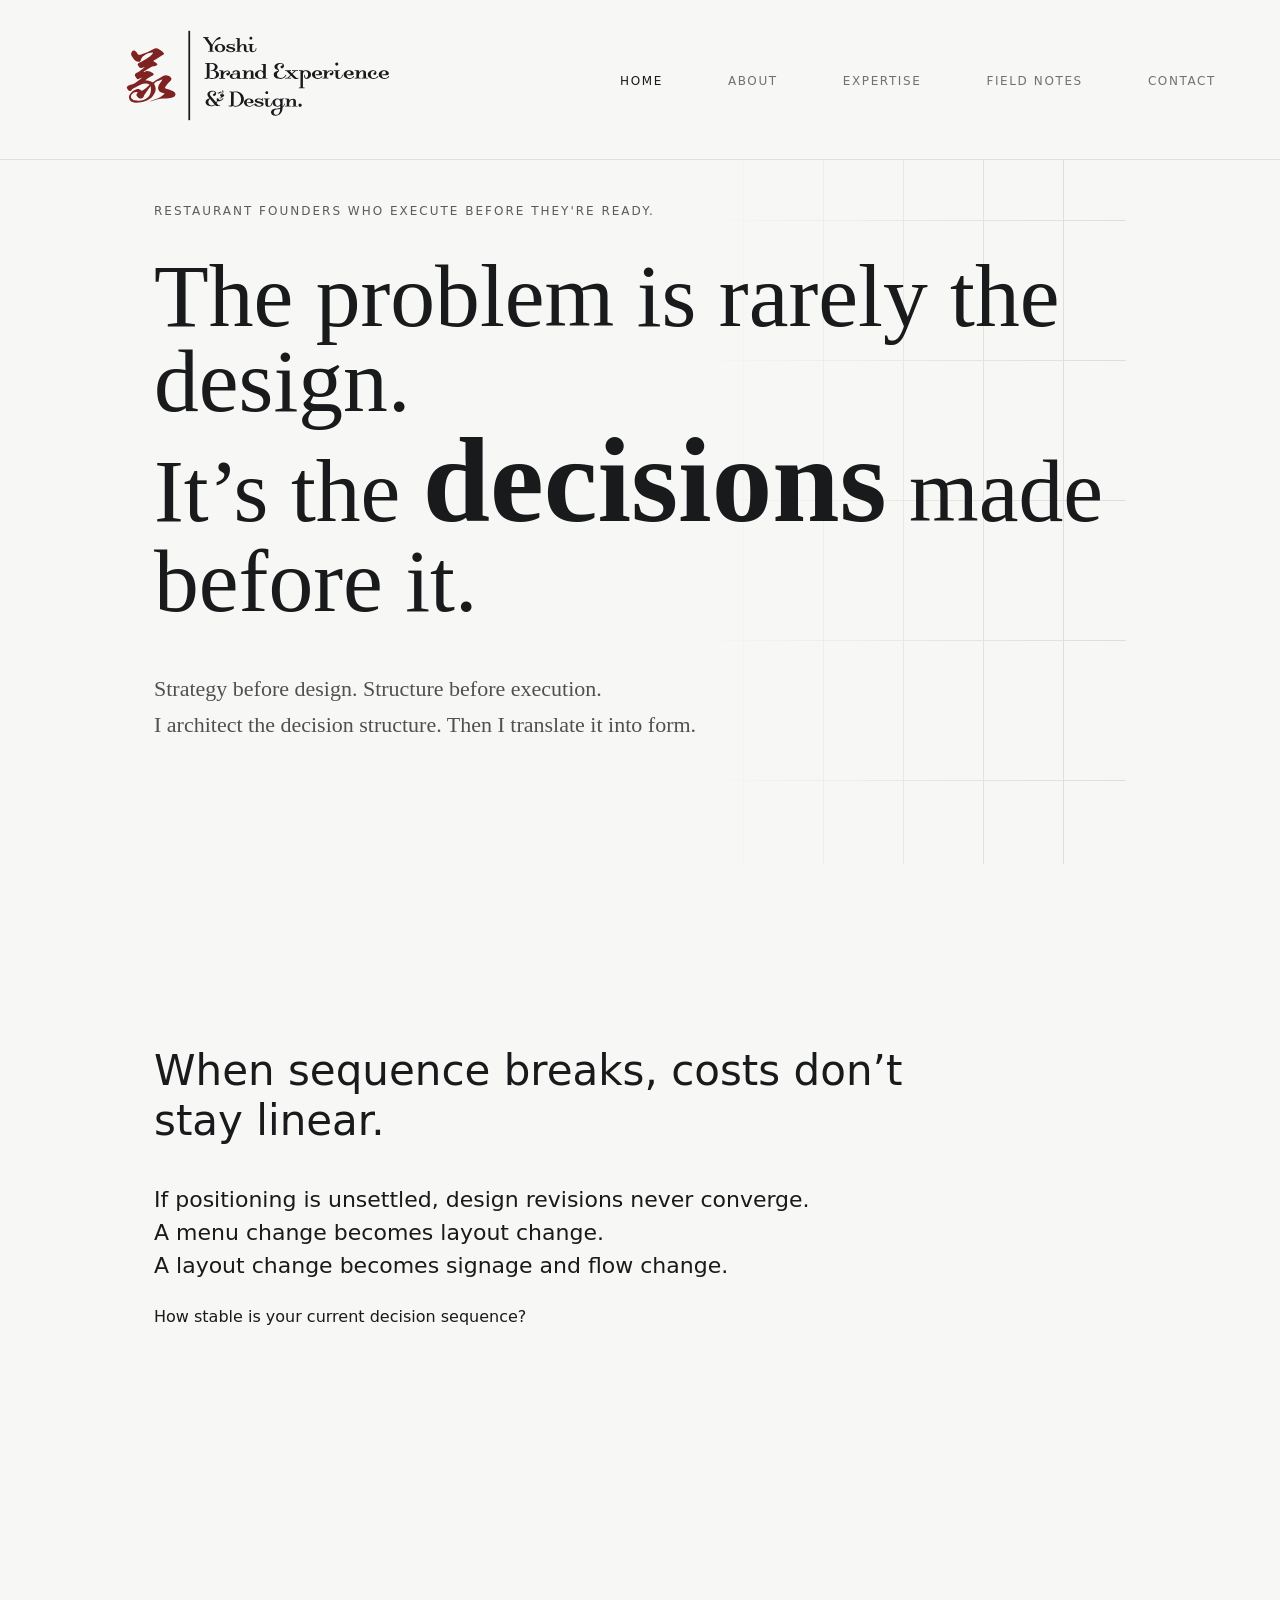
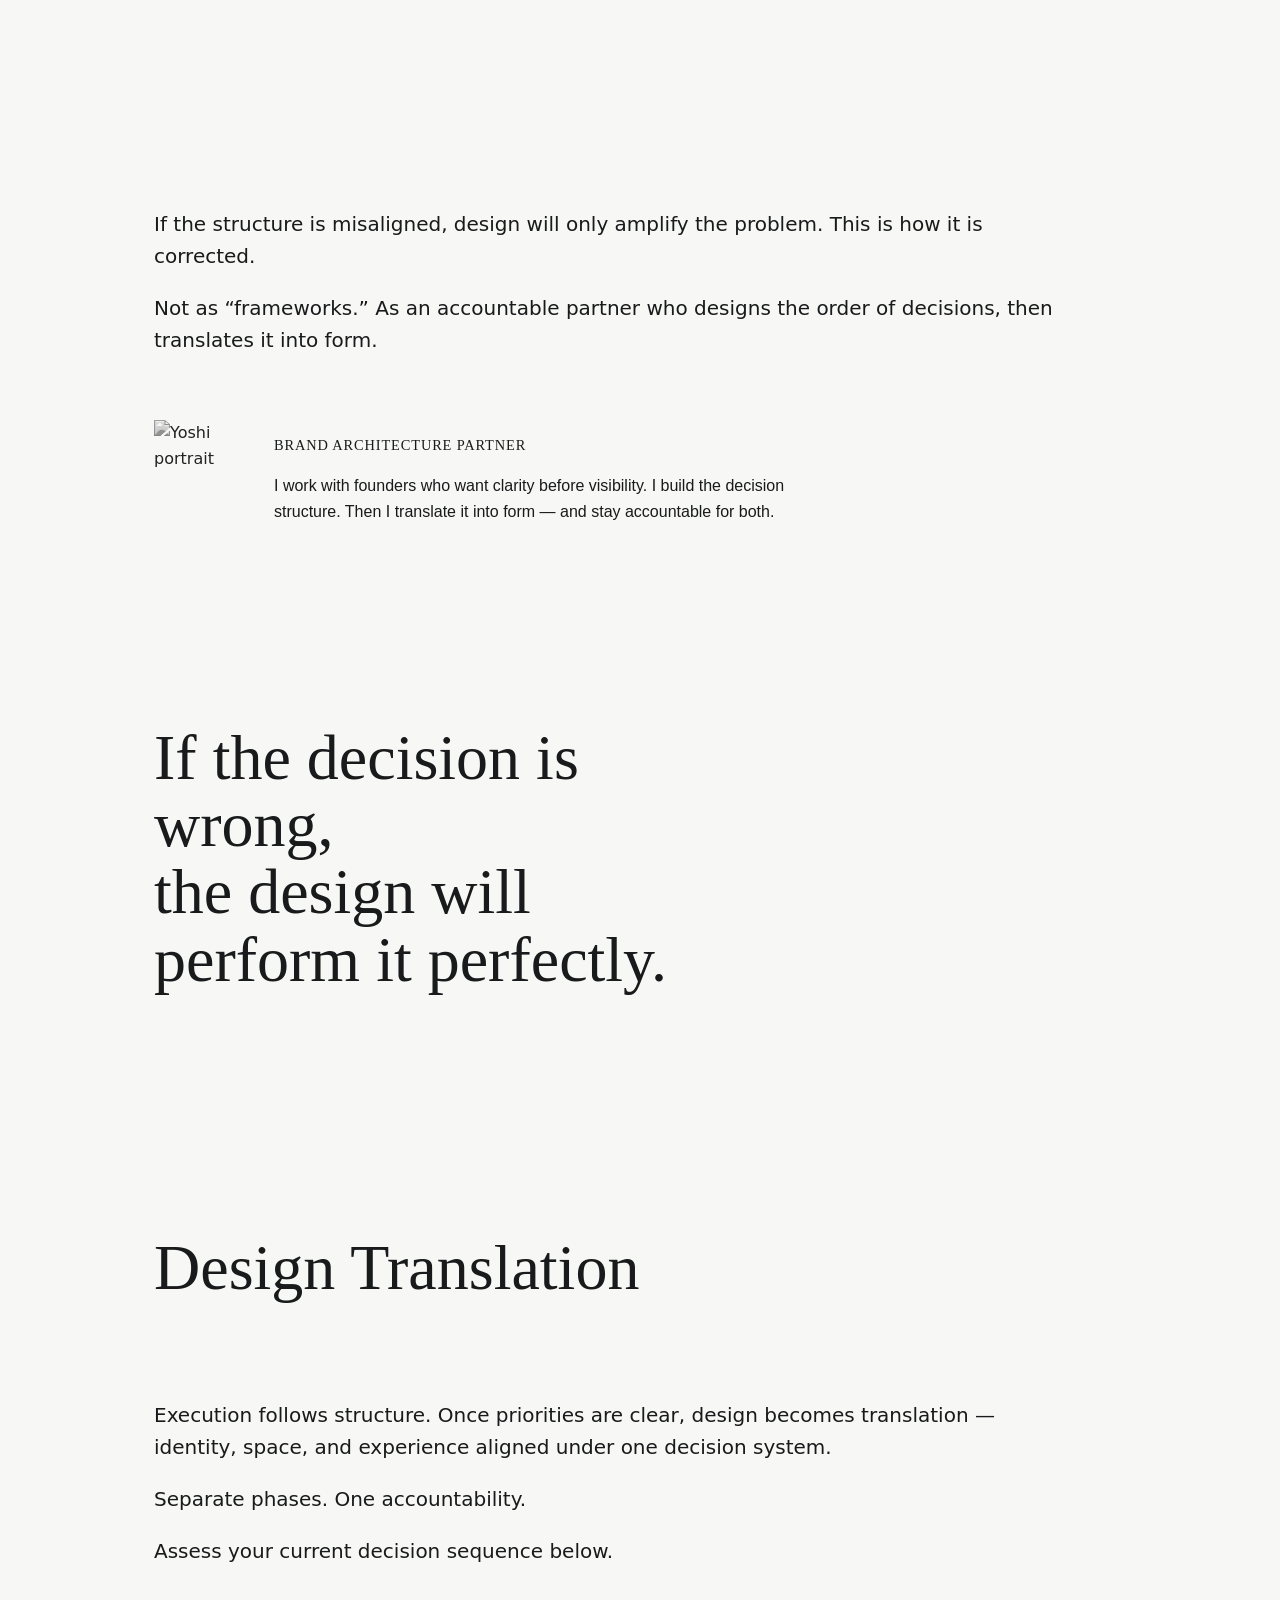
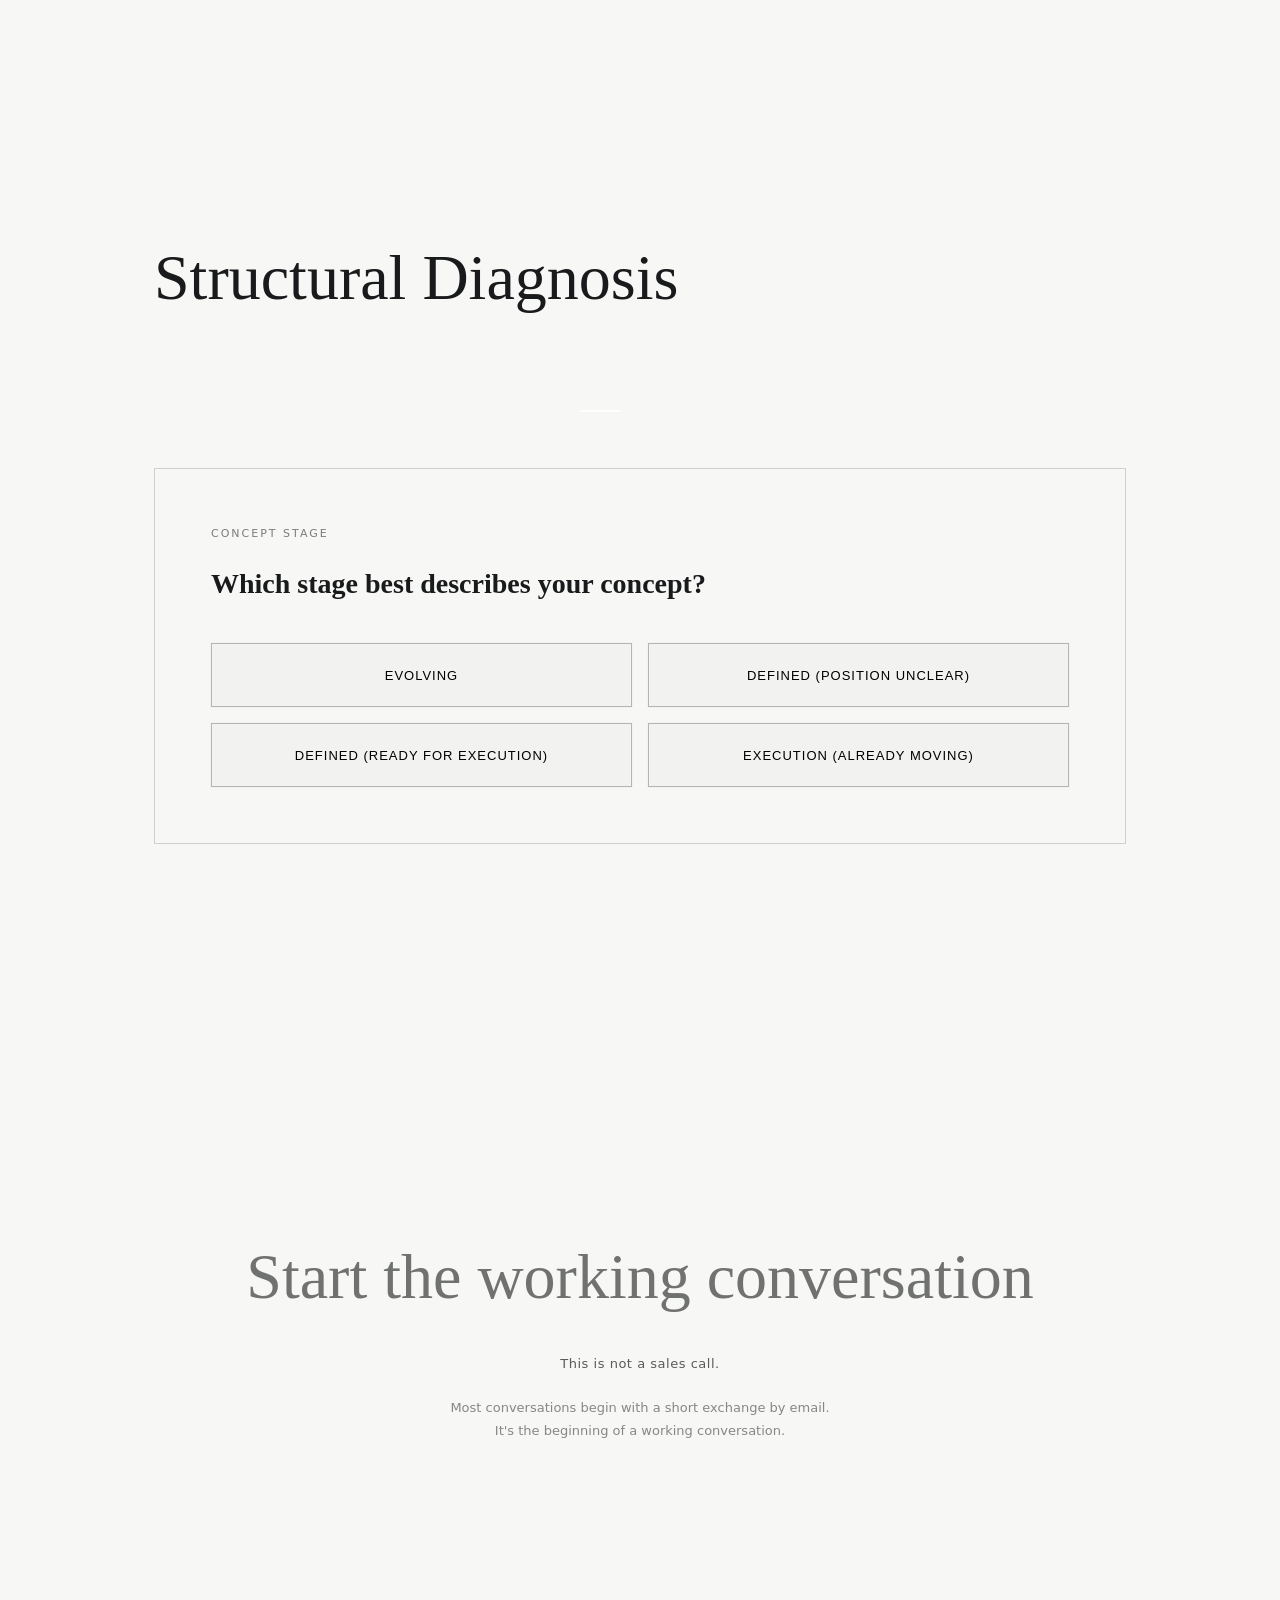
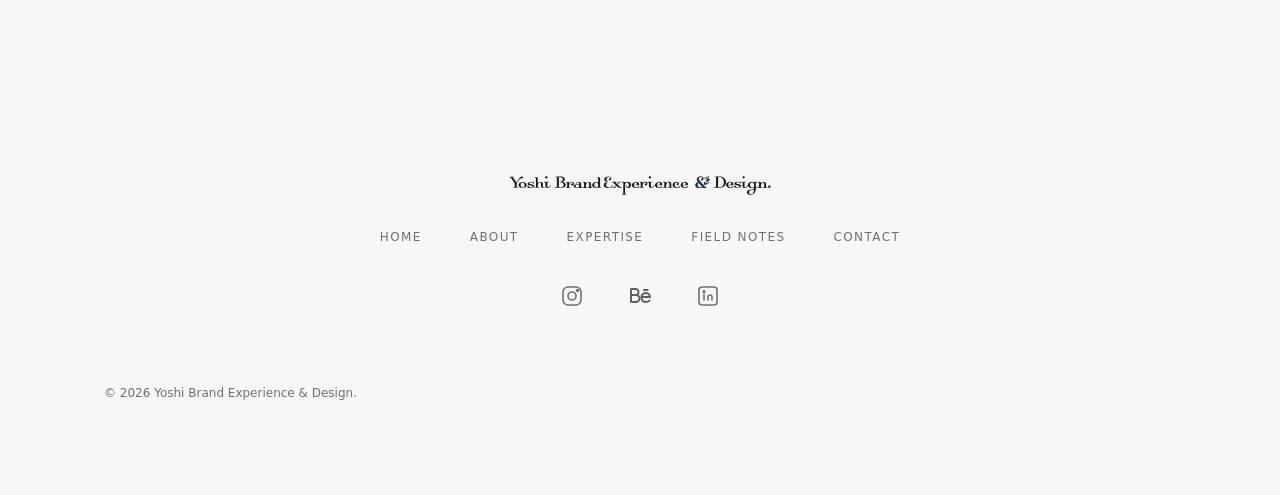
==== index.html @ 70b2509d "Changed Copy again" ====
<!DOCTYPE html>
<html lang="en">

<head>
    <meta charset="UTF-8" />
    <meta name="viewport" content="width=device-width, initial-scale=1.0" />
    <title>Yoshi Brand Experience & Design.</title>

    <link rel="icon" type="image/svg+xml" href="assets/img/Symbol%20Mark.svg">
    <link rel="stylesheet" href="https://use.typekit.net/ohl8evu.css" />
    <link rel="stylesheet" href="assets/style.css?v=2" />
</head>

<body>
    <header class="site-header" id="siteHeader">
        <a class="brand" href="index.html" aria-label="Yoshi Brand Experience & Design.">
            <img class="brand-logo" src="assets/img/primary-logo.svg" alt="Yoshi Brand Experience & Design." />
        </a>

        <nav class="site-nav" aria-label="Primary">
            <a href="index.html" aria-current="page">Home</a>
            <a href="about.html">About</a>
            <a href="expertise.html">Expertise</a>
            <a href="field-notes.html">Field Notes</a>
            <a href="contact.html">Contact</a>
        </nav>
    </header>

    <main class="page">

        <!-- HERO -->
        <section class="hero" aria-label="Hero">
            <div class="hero-grid" aria-hidden="true"></div>
            <div class="hero-bg-grid"></div>

            <p class="hero-kicker">
                Restaurant founders who execute before they're ready.
            </p>

            <h1 class="hero-line">
                The problem is rarely the design.
            </h1>

            <h2 class="hero-line hero-line--muted">
                It’s the <span class="decisions">decisions</span> made before it.
            </h2>

            <p class="hero-sub">
                Strategy before design. Structure before execution.<br>I architect the decision structure. Then I
                translate it into form.
            </p>

        </section>

        <!-- PROOF -->
        <section class="proof" aria-label="Proof block">
            <p class="proof-head fade-in">When sequence breaks, costs don’t stay linear.</p>
            <p class="proof-body fade-in">
                If positioning is unsettled, design revisions never converge.<br>
                A menu change becomes layout change.<br>
                A layout change becomes signage and flow change.
            </p>
            <p class="proof-bridge fade-in">
                How stable is your current decision sequence?
            </p>
        </section>

        <!-- DECISION ARCHITECTURE -->
        <section class="section" id="decision" aria-label="Decision Architecture">
            <h2 class="section-title fade-in">Decision Architecture</h2>

            <p class="body fade-in">
                If the structure is misaligned, design will only amplify the problem.
                This is how it is corrected.
            </p>

            <p class="body fade-in">
                Not as “frameworks.” As an accountable partner who designs the order of
                decisions, then translates it into form.
            </p>

            <div class="founder-signature">
                <img src="assets/img/profile.png" alt="Yoshi portrait" class="founder-photo fade-in" />

                <div class="founder-meta">
                    <p class="founder-title">Brand Architecture Partner</p>
                    <p class="founder-statement">
                        I work with founders who want clarity before visibility.
                        I build the decision structure. Then I translate it into form —
                        and stay accountable for both.
                    </p>
                </div>
            </div>

        </section>

        <!-- STRUCTURAL BREAK -->
        <section class="structural-break" aria-label="Structural inevitability">
            <p class="structural-line fade-in">
                If the decision is wrong,<br />
                the design will perform it perfectly.
            </p>
        </section>

        <!-- DESIGN TRANSLATION -->
        <section class="section" aria-label="Design Translation">
            <h2 class="section-title fade-in">Design Translation</h2>

            <p class="body fade-in">
                Execution follows structure. Once priorities are clear, design becomes
                translation — identity, space, and experience aligned under one decision
                system.
            </p>

            <p class="body fade-in">
                Separate phases. One accountability.
            </p>
            <p class="body fade-in">
                Assess your current decision sequence below.
            </p>
        </section>

        <!-- DIAGNOSIS -->
        <section class="diagnosis page" id="diagnosis">

            <h2 class="section-title">Structural Diagnosis</h2>
            <div class="diagnosis-progress" aria-hidden="true"></div>

            <!-- QUESTION 1 -->
            <div class="card question-step" data-step="1">

                <div class="label">Concept Stage</div>

                <h3 class="question">
                    Which stage best describes your concept?
                </h3>

                <div class="answers">
                    <button class="btn answer" data-value="A">Evolving</button>
                    <button class="btn answer" data-value="B">Defined (Position unclear)</button>
                    <button class="btn answer" data-value="C">Defined (Ready for execution)</button>
                    <button class="btn answer" data-value="D">Execution (Already moving)</button>
                </div>

            </div>

            <!-- QUESTION 2 -->
            <div class="card question-step is-hidden" data-step="2">

                <div class="label">Operational Structure</div>

                <h3 class="question">
                    How clearly is the operational structure defined?
                </h3>

                <div class="answers">
                    <button class="btn answer" data-value="A">Not defined</button>
                    <button class="btn answer" data-value="B">Partially defined</button>
                    <button class="btn answer" data-value="C">Mostly defined</button>
                    <button class="btn answer" data-value="D">Fully mapped</button>
                </div>

            </div>

            <!-- QUESTION 3 -->
            <div class="card question-step is-hidden" data-step="3">

                <div class="label">Decision Structure</div>

                <h3 class="question">
                    How are major brand decisions made?
                </h3>

                <div class="answers">
                    <button class="btn answer" data-value="A">Often revisited</button>
                    <button class="btn answer" data-value="B">Sometimes revised</button>
                    <button class="btn answer" data-value="C">Mostly consistent</button>
                    <button class="btn answer" data-value="D">Clear structure</button>
                </div>

            </div>

            <!-- EMAIL GATE -->
            <div class="card diagnosis-gate is-hidden" id="emailGate">

                <p class="label">Next Step</p>
                <h3 class="question">
                    Enter your email to receive the structural diagnosis.
                </h3>

                <div class="gate">
                    <input type="email" placeholder="Enter your email" id="diagnosisEmail" />
                    <button class="btn btn--primary" id="submitDiagnosis">
                        Continue
                    </button>
                </div>

                <p class="hint">
                    Your result will appear immediately.
                    No newsletters. No automated sequences.
                </p>

            </div>

            <!-- RESULT -->
            <div class="diagnosis-result is-hidden" id="diagnosisResult">

                <div class="result-strong" id="resultTitle"></div>

                <p class="result-soft" id="resultText"></p>
                <!-- CONFIDENCE + INTERPRETATION + POSITION + CTA -->
                <div class="result-after">

                    <p class="result-confidence">
                        This diagnosis reflects decision order, not design preference.
                    </p>

                    <div class="result-interpretation">
                        <p class="label">Interpretation</p>
                        <p class="result-note">
                            <!-- 仮テキスト：後で結果に応じて動的に差し替え可（今は固定でもOK） -->
                            The pattern here is structural friction: decisions are being made without a stable sequence,
                            so execution keeps re-triggering earlier choices.
                        </p>
                    </div>

                    <div class="result-position">
                        <p class="label">Professional Position</p>
                        <p class="result-note">
                            Decision Architecture is where I work: clarifying the order of decisions, then translating
                            it into form with accountability.
                        </p>
                    </div>

                    <div class="working-structure">
                        <p class="label">Working Structure</p>

                        <div class="ws-step">
                            <p class="ws-title">1. Clarifying the Structure</p>
                            <p class="ws-text">
                                Define the strategic intent to establish a clear decision sequence.
                                This protects capital from misaligned revisions.
                            </p>
                        </div>

                        <div class="ws-step">
                            <p class="ws-title">2. Aligning the Logic</p>
                            <p class="ws-text">
                                Map operations against brand logic to eliminate structural friction.
                                This locks the concept into a scalable framework.
                            </p>
                        </div>

                        <div class="ws-step">
                            <p class="ws-title">3. Translating into Design</p>
                            <p class="ws-text">
                                Execute the verified framework into precise visual forms.
                                This ensures design never deviates from the original strategy.
                            </p>
                        </div>
                    </div>

                    <div class="authority-line">
                        <p>
                            This approach is grounded in commercial kitchens and physical restaurant construction, where
                            operational friction directly shapes execution.
                        </p>
                    </div>

                    <a id="resultCTA" class="cta cta--arrow" href="contact.html">
                        Start the working conversation →
                    </a>
                    <p id="resultCTAMicro" class="cta-note">
                        Most conversations begin with a short exchange by email.
                    </p>

                    <p class="microcopy">
                        This is not a sales call.<br>
                        It’s the beginning of a working conversation.
                    </p>

                </div>

            </div>

        </section>

        <!-- CONVERSION CTA -->
        <section class="cta-final" aria-label="Next">
            <a class="cta-quiet-link" href="contact.html">Start the working conversation</a>
            <p class="cta-friction">This is not a sales call.</p>
            <p class="cta-meaning">Most conversations begin with a short exchange by email.<br>It's the beginning of a
                working conversation.</p>
        </section>

    </main>

    <div id="footer"></div>

    <script src="https://cdn.jsdelivr.net/npm/@emailjs/browser@4/dist/email.min.js"></script>

    <script>
        (function () {
            emailjs.init("xR78ZybyHTFUyBXZ8");
        })();
    </script>

    <script defer src="assets/js/main.js"></script>
</body>

</html>
---- assets/style.css ----
/* =========================================
   TOKENS
========================================= */

:root {
    --washi-white: #F7F7F5;
    --sumi-black: #181A1B;
    --border: rgba(24, 26, 27, 0.18);
    --border-strong: rgba(24, 26, 27, 0.28);

    --font-body: "neue-haas-unica", "noto-sans", system-ui, sans-serif;
    --font-serif: "freight-text-pro", "source-serif-4", serif;

    --header-height: 160px;
}

.site-header {
    height: var(--header-height);
}

.page {
    padding-top: var(--header-height);
}

/* =========================================
   BASE
========================================= */

* {
    box-sizing: border-box;
}

body {
    margin: 0;
    background: var(--washi-white);
    color: var(--sumi-black);
    font-family: var(--font-body);
    line-height: 1.6;
    -webkit-font-smoothing: antialiased;
}

/* =========================================
   LAYOUT
========================================= */

.page {
    max-width: 1100px;
    margin: 0 auto;
    padding: 140px clamp(24px, 5vw, 80px) 0;
}

/* =========================================
   HEADER
========================================= */

.site-header {
    position: fixed;
    top: 0;
    width: 100%;
    padding: 28px clamp(24px, 5vw, 80px);
    display: flex;
    justify-content: space-between;
    align-items: center;
    background: var(--washi-white);
    border-bottom: 1px solid rgba(24, 26, 27, 0.1);
    transition: transform 0.3s ease;
    z-index: 1000;
}

.site-header.is-hidden {
    transform: translateY(-100%);
}

.brand-logo {
    height: 115px;
    margin-left: 50px;
}

.site-nav a {
    margin-left: 60px;
    font-size: 12px;
    letter-spacing: 1.6px;
    text-transform: uppercase;
    text-decoration: none;
    color: var(--sumi-black);
    opacity: 0.6;
    transition: opacity 0.18s ease;
}

.site-nav a:hover {
    opacity: 1;
}

.site-nav a[aria-current="page"] {
    opacity: 1;
}

/* =========================================
   HERO
========================================= */

.hero {
    position: relative;
    overflow: hidden;
    padding-top: clamp(50px, 15vh, 50px);
    padding-bottom: 100px;
}

.hero-bg-grid {
    position: absolute;
    top: 0;
    right: 0;
    width: 55%;
    height: 100%;
    pointer-events: none;
    opacity: 0;

    background-image:
        linear-gradient(to right, rgba(0, 0, 0, 0.06) 1px, transparent 1px),
        linear-gradient(to bottom, rgba(0, 0, 0, 0.04) 1px, transparent 1px);

    background-size:
        40px 100%,
        100% 80px;

    transform: translateX(6px);
}

.hero-kicker {
    font-size: 12px;
    letter-spacing: 2px;
    text-transform: uppercase;
    opacity: 0.7;
    margin-bottom: 32px;
}

.hero-line {
    font-family: var(--font-serif);
    font-weight: 400;
    font-size: clamp(56px, 7vw, 110px);
    line-height: 0.95;
    margin: 0;

    transform: translateY(30px);
    opacity: 0;

    word-break: keep-all;
}

.hero-line.is-active {
    animation: heroReveal 1.6s cubic-bezier(.2, .8, .2, 1) forwards;
}

@keyframes heroReveal {
    to {
        transform: translateY(0);
        opacity: 1;
    }
}

.hero-sub {
    font-family: var(--font-serif);
    font-size: 22px;
    margin-top: 48px;
    opacity: 0;
    transform: translateY(20px);
}

.hero-sub.is-active {
    animation: subReveal 1.8s cubic-bezier(.2, .8, .2, 1) forwards;
    animation-delay: 0.9s;
}

@keyframes subReveal {
    to {
        opacity: 0.75;
        transform: translateY(0);
    }
}

.decisions {
    font-weight: 600;
    font-size: 1.35em;
    transition: transform 0.4s ease, letter-spacing 0.4s ease;
}

.decisions.is-focus {
    transform: scale(1.05);
    letter-spacing: 0.02em;
}

/* =========================================
   PROOF
========================================= */

.proof {
    padding: 140px 0;
    max-width: 820px;
}

.proof-head {
    font-size: clamp(30px, 4vw, 42px);
    line-height: 1.2;
    margin-bottom: 36px;
}

.proof-body {
    font-size: 22px;
    line-height: 1.5;
}

/* =========================================
   SECTIONS
========================================= */

.section {
    padding: 140px 0 0 0;
}

.section-title {
    font-family: var(--font-serif);
    font-weight: 400;
    font-size: clamp(40px, 5vw, 72px);
    margin: 0 0 80px 0;
    word-break: keep-all;
}

.body {
    font-size: 20px;
    max-width: 72ch;
    opacity: 0.85;
}

/* =========================================
   STRUCTURAL BREAK
========================================= */

.structural-break {
    padding: 160px 0 40px 0;
}

.structural-line {
    font-family: var(--font-serif);
    font-size: clamp(40px, 5vw, 80px);
    line-height: 1.05;
    max-width: 18ch;
}

/* =========================================
   DIAGNOSIS
========================================= */

.diagnosis {
    padding: 240px 0 160px 0;
}

.card {
    border: 1px solid var(--border);
    padding: 56px;
    margin-bottom: 64px;
}

.label {
    font-size: 11px;
    letter-spacing: 2px;
    text-transform: uppercase;
    opacity: 0.55;
    margin-bottom: 20px;
}

.question {
    font-family: var(--font-serif);
    font-size: 28px;
    margin: 0 0 36px 0;
}

.answers {
    display: flex;
    gap: 16px;
    flex-wrap: wrap;
}

.btn {
    border: 1px solid var(--border-strong);
    background: rgba(0, 0, 0, 0.02);
    padding: 16px 28px;
    font-size: 13px;
    letter-spacing: 1px;
    text-transform: uppercase;
    cursor: pointer;
    transition: all 0.2s ease;
    box-shadow: 0 0 0 1px rgba(0, 0, 0, 0.02);
    -webkit-tap-highlight-color: transparent;
}

.btn:hover {
    background: var(--sumi-black);
    color: var(--washi-white);
    transform: translateY(-2px);
}

.btn:active {
    transform: scale(0.98);
    background: rgba(0, 0, 0, 0.08);
}

.btn:focus-visible {
    outline: 1px solid var(--sumi-black);
    outline-offset: 2px;
}

.btn--primary {
    background: var(--sumi-black);
    color: var(--washi-white);
    border: none;
}

/* Diagnosis button processing state */

.btn--primary.is-processing {
    opacity: 0.6;
    cursor: default;
    pointer-events: none;
}


/* =========================================
DIAGNOSIS GRID STRUCTURE
========================================= */

.answers {

    display: grid;
    grid-template-columns: repeat(2, minmax(0, 1fr));
    gap: 16px;

}

/* equal height */

.answers .btn {
    width: 100%;
    min-height: 64px;

    display: flex;
    align-items: center;
    justify-content: center;
}

/* mobile */

@media (max-width:768px) {

    .answers {
        grid-template-columns: 1fr;
    }

}

/* =========================================
   EMAIL GATE
========================================= */

.diagnosis-gate {
    padding: 56px;
    border: 1px solid var(--border);
}

.gate {
    display: flex;
    gap: 16px;
    margin-top: 24px;
}

.gate input {
    flex: 1;
    border: 1px solid var(--border-strong);
    padding: 16px;
    font-size: 16px;
    background: transparent;
    min-width: 240px;
}

.hint {
    font-size: 13px;
    opacity: 0.6;
    margin-top: 16px;
}

/* =========================================
EMAIL GATE ALIGNMENT
========================================= */

.diagnosis-gate .card {
    max-width: 820px;
}

.diagnosis-gate .gate {
    display: flex;
    gap: 16px;
    align-items: center;
}

.diagnosis-gate input {
    flex: 1;
    height: 52px;
}

.diagnosis-gate .btn {
    height: 52px;
}

/* =========================================
EMAIL GATE LABEL
========================================= */

.diagnosis-gate .label {

    font-size: 11px;
    letter-spacing: 2px;
    text-transform: uppercase;
    opacity: 0.55;

    margin-bottom: 18px;

}

/* =========================================
   RESULT
========================================= */

.diagnosis-result {
    padding: 120px 0 160px 0;
}

.result-strong {
    font-family: var(--font-serif);
    font-size: 26px;
    margin-bottom: 20px;
}

.result-soft {
    font-size: 18px;
    opacity: 0.7;
}

.result-cta {
    margin-top: 40px;
}

.cta-intro {
    margin-bottom: 18px;
    font-size: 16px;
    line-height: 1.6;
}

.cta-note {
    font-size: 12px;
    opacity: .6;
    margin-top: 10px;
}


/* =========================================
   RESULT EXTENSION (Confidence → Interpretation → Position → CTA)
========================================= */

.result-after {
    margin-top: 96px;
    /* Spatial tension */
    max-width: 680px;
    /* 読ませる幅を固定 */
}

.result-confidence {
    font-size: 13px;
    letter-spacing: 1.4px;
    text-transform: uppercase;
    opacity: 0.68;
    margin: 0 0 40px 0;
}

.result-interpretation,
.result-position {
    margin-top: 48px;
}

.result-position {
    max-width: 58ch;
}

.result-note {
    font-size: 18px;
    line-height: 1.75;
    opacity: 0.78;
    margin: 0;
}

.working-structure {
    margin-top: 56px;
    max-width: 680px;
}

.working-structure .label {
    margin-bottom: 24px;
}

.ws-step {
    padding: 22px 0;
    border-top: 1px solid rgba(24, 26, 27, 0.1);
}

.ws-step:last-child {
    border-bottom: 1px solid rgba(24, 26, 27, 0.1);
}

.ws-title {
    font-family: var(--font-serif);
    font-size: 24px;
    line-height: 1.18;
    margin: 0 0 10px 0;
}

.ws-text {
    font-size: 17px;
    line-height: 1.68;
    opacity: 0.8;
    margin: 0;
    max-width: 58ch;
}

.authority-line {
    margin-top: 36px;
    max-width: 620px;
}

.authority-line p {
    font-family: var(--font-serif);
    font-size: 22px;
    line-height: 1.3;
    margin: 0;
    opacity: 0.9;
}



/* CTA: テキストリンク型（Quiet Authority） */
.cta--arrow {
    display: inline-block;
    margin-top: 40px;
}

/* Copy Lock microcopy */
.microcopy {
    margin-top: 18px;
    font-size: 13px;
    line-height: 1.6;
    opacity: 0.55;
}

/* =========================================
   FOOTER LAYOUT
========================================= */

.site-footer {
    padding: 80px 0 60px;
}

.footer-inner {
    display: flex;
    flex-direction: column;
    align-items: center;

    max-width: 1200px;
    width: 100%;
    margin: 0 auto;

    padding: 2rem 5%;
    gap: 16px;
    width: 100%;
}

.footer-logo {
    width: 300px;
}

.footer-top {
    display: flex;
    flex-direction: column;
    align-items: center;
    justify-content: center;
    gap: 24px;
    width: 100%;
}

.footer-top .footer-logo {
    width: 280px;
    flex-shrink: 0;
    margin: 0 auto;
}

.footer-top .footer-nav {
    position: static;
    transform: none;
    display: flex;
    gap: 48px;
    align-items: center;
    justify-content: center;
}

.footer-nav {
    display: flex;
    gap: 48px;
    justify-content: center;
    align-items: center;
    flex-wrap: nowrap;
}

.footer-nav a {
    text-decoration: none;
    font-size: 12px;
    letter-spacing: 1.4px;
    text-transform: uppercase;
    color: var(--sumi-black);
    opacity: 0.6;
    transition: opacity 0.18s ease;
}

.footer-nav a:hover {
    opacity: 1;
}

.footer-small {
    width: 100%;
    font-size: 12px;
    opacity: 0.6;
    margin-top: 48px;
    text-align: left;
}

/* mobile */

@media (max-width:768px) {

    .footer-nav {
        flex-wrap: wrap;
        justify-content: center;
        gap: 1rem;
    }

    .footer-inner {
        flex-direction: column;
        justify-content: center;
        gap: 2rem;
        text-align: center;
    }

    .footer-logo {
        width: 280px;
        margin-bottom: 24px;
        display: block;
        margin-left: auto;
        margin-right: auto;
    }

    .footer-small {
        text-align: center;
    }

}

/* =========================================
   UTIL
========================================= */

.is-hidden {
    display: none;
}

.sr-only {
    position: absolute;
    left: -9999px;
}

/* =========================================
   DECISION ALIGNMENT (FINAL RESTORE)
========================================= */

.decisions span {
    display: inline-block;
    opacity: 0;
    transform: translateX(0);
    transition:
        transform 1.6s cubic-bezier(.2, .8, .2, 1),
        opacity 1.6s cubic-bezier(.2, .8, .2, 1);
}

.decisions.is-active span {
    opacity: 1;
    transform: translateX(0);
}

/* 初期状態で完全非表示 */
.decisions {
    opacity: 0;
}

/* =========================================
HERO GRID – Animated Gradient Fade
========================================= */
.hero-grid {
    position: absolute;
    top: 0;
    right: 0;
    width: 60%;
    height: 100%;
    pointer-events: none;
    z-index: 0;
    /* 最初ははっきり濃い */
    opacity: 0.12;
    background-image:
        linear-gradient(to right,
            rgba(24, 26, 27, 1) 1px,
            transparent 1px),
        linear-gradient(to bottom,
            rgba(24, 26, 27, 0.9) 1px,
            transparent 1px);
    background-size:
        80px 100%,
        100% 140px;
    -webkit-mask-image: linear-gradient(to left,
            rgba(0, 0, 0, 1) 0%,
            rgba(0, 0, 0, 0.7) 30%,
            rgba(0, 0, 0, 0.3) 55%,
            rgba(0, 0, 0, 0) 75%);
    mask-image: linear-gradient(to left,
            rgba(0, 0, 0, 1) 0%,
            rgba(0, 0, 0, 0.7) 30%,
            rgba(0, 0, 0, 0.3) 55%,
            rgba(0, 0, 0, 0) 75%);
    animation: gridIntro 2.3s linear forwards;
    background-position: 200px 0, 0 -200px;
}

@keyframes gridIntro {
    from {
        background-position: 0 0, 0 0;
        opacity: 0.35;
    }

    to {
        background-position: 200px 0, 0 -200px;
        opacity: 0.12;
        /* 最終ギリ視認 */
    }
}

/* テキストを前面 */
.hero>*:not(.hero-grid) {
    position: relative;
    z-index: 1;
}

/*


/* =======================================================
   ABOUT SECTION
   ======================================================= */

.about {
    position: relative;
    width: 100%;
    padding: 180px 0 160px 0;
    /* header被り防止 + 余白 */
    background: #f7f6f3;
    /* Heroと統一 */
}

.about-inner {
    width: 90%;
    max-width: 1200px;
    margin: 0 auto;
}

/* --- Section Label --- */

.about-label {
    font-size: 0.75rem;
    letter-spacing: 0.18em;
    text-transform: uppercase;
    color: #9a9893;
    margin-bottom: 28px;
}

/* --- Main Heading --- */

.about-title {
    font-family: "Canela", serif;
    /* Heroと揃える */
    font-size: clamp(2.8rem, 4vw, 4.5rem);
    line-height: 1.1;
    font-weight: 400;
    color: #1a1a1a;
    margin-bottom: 60px;
}

/* --- Body Copy --- */

.about-copy {
    max-width: 680px;
    font-size: 1.05rem;
    line-height: 1.9;
    color: #3a3a3a;
    margin-bottom: 40px;
}

/* --- Emphasis Line --- */

.about-emphasis {
    font-size: 1.2rem;
    line-height: 1.7;
    font-weight: 500;
    color: #1a1a1a;
    margin-top: 60px;
}

/* --- Divider --- */

.about-divider {
    width: 60px;
    height: 1px;
    background: rgba(0, 0, 0, 0.15);
    margin: 100px 0;
}

/* --- Grid Layout Variant (optional 2-column) --- */

.about-grid {
    display: grid;
    grid-template-columns: 1fr 1fr;
    gap: 80px;
}

@media (max-width: 900px) {
    .about {
        padding: 140px 0 120px 0;
    }

    .about-grid {
        grid-template-columns: 1fr;
        gap: 40px;
    }

    .about-title {
        font-size: 2.4rem;
    }
}


/* ===============================
   Founder Signature (Home)
================================= */

.founder-signature {
    display: flex;
    align-items: flex-start;
    gap: 24px;
    margin-top: 64px;
}

.founder-photo {
    width: 96px;
    height: 96px;
    object-fit: cover;
    filter: grayscale(100%)contrast(92%);
    opacity: 1;
    mix-blend-mode: normal;
}

.founder-meta {
    max-width: 520px;
}

.founder-title {
    font-family: "Freight Text Pro", serif;
    font-size: 0.9rem;
    letter-spacing: 0.06em;
    text-transform: uppercase;
    margin-bottom: 12px;
}

.founder-statement {
    font-family: "Neue Haas Grotesk Text Pro", sans-serif;
    font-size: 1rem;
    line-height: 1.6;
    opacity: 1;
    /* 透明度で弱くしない */
}

/* Responsive */
@media (max-width: 768px) {
    .founder-signature {
        flex-direction: column;
        gap: 20px;
    }

    .founder-photo {
        width: 80px;
        height: 80px;
    }
}




/* ===============================
   Founder Intro Hero (About Page)
   =============================== */

/* セクション余白 */
.section[aria-label="Founder Position"] {
    padding: 10rem 0 8rem;
}

/* ラベル（Founder & Brand Architecture Partner） */
.section[aria-label="Founder Position"] .page-title {
    font-size: 14px;
    text-transform: uppercase;
    letter-spacing: 0.15em;
    font-weight: 500;
    opacity: 0.55;
    margin-bottom: 2rem;
}

/* ヒーロー主文 */
.section[aria-label="Founder Position"] .body:first-of-type {
    font-family: "dalliance", serif;
    font-size: clamp(36px, 4vw, 52px);
    line-height: 1.2;
    font-weight: 500;
    max-width: 50ch;
    margin-bottom: 2rem;

    opacity: 0;
    transform: translateY(14px);
    animation: founderHeroFade 1.4s cubic-bezier(.22, .61, .36, 1) forwards;
    animation-delay: 0.05s;
}

/* 補足段落 */
.section[aria-label="Founder Position"] .body {
    font-size: 18px;
    line-height: 1.75;
    max-width: 70ch;
}

/* アニメーション */
@keyframes founderHeroFade {
    to {
        opacity: 1;
        transform: translateY(0);
    }
}


/* =========================================
   Expertise Hero — Method Statement
   (append-only)
   ========================================= */

.section[aria-label="Expertise Hero"] .page-title {
    /* Label扱い：AboutのCredentialと同じ役割 */
    font-size: 14px;
    text-transform: uppercase;
    letter-spacing: 0.15em;
    font-weight: 500;
    opacity: 0.55;
    margin-bottom: 2rem;
}

/* Key statement: "Execution cannot fix a structural mistake." */
.section[aria-label="Expertise Hero"] .hero-key {
    /* 視覚的に “主文” だと分かるように */
    font-size: clamp(34px, 3.6vw, 48px);
    line-height: 1.15;
    font-weight: 600;
    max-width: 52ch;
    margin-bottom: 2rem;
}

/* Motion: micro-fade only (optional)
   ※あなたが速度は感覚で調整する前提。
*/
@media (prefers-reduced-motion: no-preference) {
    .section[aria-label="Expertise Hero"] .hero-key {
        opacity: 0;
        transform: translateY(12px);
        animation: expertiseHeroFade 1.9s cubic-bezier(.22, .61, .36, 1) forwards;
        animation-delay: 0.12s;
    }
}

@keyframes expertiseHeroFade {
    to {
        opacity: 1;
        transform: translateY(0);
    }
}

/* Diagnosis Progress */

.diagnosis-progress {
    width: 120px;
    height: 2px;
    margin: 28px auto 56px;
    background: rgba(255, 255, 255, 0.15);
    position: relative;
    overflow: hidden;
}

.diagnosis-progress::after {
    content: "";
    position: absolute;
    left: 0;
    top: 0;
    height: 100%;
    width: calc(var(--progress, 1) * 33%);
    background: white;
    transition: width .6s cubic-bezier(.65, 0, .35, 1);
}


/* =========================================
   MOBILE OPTIMIZATION
   ========================================= */

@media (max-width: 768px) {

    /* Layout */

    .page {
        padding: 180px 20px 0;
    }

    /* Header */

    .site-header {
        padding: 16px 20px;
        flex-direction: column;
        align-items: center;
        justify-content: center;
        gap: 12px;
        width: 100%;
    }

    .brand-logo {
        height: 68px;
        display: block;
        margin: 0 auto;
    }

    .site-nav {
        display: grid;
        grid-template-columns: repeat(5, max-content);
        justify-content: center;
        justify-items: center;
        column-gap: 8px;
        row-gap: 10px;
        width: 100%;
        text-align: center;
    }

    .site-nav a {
        margin-left: 0;
    }

    /* Hero */

    .hero {
        padding-top: 140px;
        padding-bottom: 80px;
    }

    .hero-line {
        font-size: clamp(40px, 10vw, 56px);
        line-height: 1.02;
        word-break: keep-all;
    }

    .hero-sub {
        font-size: 18px;
        margin-top: 32px;
    }

    /* Proof */

    .proof {
        padding: 100px 0;
    }

    .proof-body {
        font-size: 18px;
    }

    /* Sections */

    .section {
        padding: 80px 0 0 0;
    }

    .section-title {
        font-size: clamp(32px, 7vw, 42px);
        margin-bottom: 28px !important;
        word-break: keep-all;
    }

    .diagnosis .section-title {
        margin-bottom: 24px !important;
        word-break: keep-all;
    }

    .body {
        font-size: 18px;
    }

    /* Diagnosis */

    .diagnosis {
        padding: 160px 0 120px 0;
    }

    .card {
        padding: 32px;
    }

    .question {
        font-size: 22px;
    }

    .answers {
        flex-direction: column;
        gap: 12px;
    }

    .btn {
        width: 100%;
    }

    /* Email Gate (mobile spacing fix) */

    .diagnosis-gate {
        /* bring the outlined box in from the screen edges */
        margin: 0 20px;
        padding: 32px 20px;
    }

    .gate {
        flex-direction: column;
        gap: 12px;
    }

    .gate input {
        width: 100%;
        min-width: 0;
    }

    /* Result */

    .diagnosis-result {
        padding: 80px 0 120px 0;
    }

    .result-strong {
        font-size: 22px;
    }

    .result-soft {
        font-size: 16px;
    }

    .result-after {
        margin-top: 72px;
        max-width: 100%;
    }

    .working-structure {
        margin-top: 36px;
    }

    .ws-step {
        padding: 18px 0;
    }

    .ws-title {
        font-size: 20px;
        line-height: 1.18;
        margin-bottom: 8px;
    }

    .ws-text {
        font-size: 15px;
        line-height: 1.66;
    }

    .authority-line {
        margin-top: 30px;
    }

    .authority-line p {
        font-size: 18px;
        line-height: 1.3;
    }

    /* Footer */

    .site-footer {
        padding: 60px 0 80px 0;
    }

}

.structural-break {
    padding: 120px 0 20px 0;
}


/* =========================================
   RESULT → CTA CONVERSION SPACE
========================================= */

.result-soft {
    margin-top: 28px;
    max-width: 65ch;
    line-height: 1.75;
}

/* CTA block spacing */

.result-cta {
    margin-top: 72px;
    padding-top: 36px;
    border-top: 1px solid rgba(24, 26, 27, 0.08);
    max-width: 520px;
}

/* CTA intro */

.cta-intro {
    font-size: 17px;
    line-height: 1.7;
    margin-bottom: 24px;
    opacity: 0.85;
}

/* CTA link */

.cta {
    display: inline-block;
    font-size: 13px;
    letter-spacing: 1.6px;
    text-transform: uppercase;
    border-bottom: 2px solid var(--sumi-black);
    padding-bottom: 4px;
    transition: transform 0.15s ease, opacity 0.15s ease;
    cursor: pointer;
}

.cta:hover {
    transform: translateY(-1px);
    opacity: 0.9;
}

.cta:active {
    transform: scale(0.98);
}

/* CTA note */

.cta-note {
    margin-top: 18px;
    font-size: 13px;
    opacity: 0.55;
}

/* Mobile tightening */

@media (max-width:768px) {

    .result-cta {
        margin-top: 56px;
        padding-top: 28px;
    }

    .cta-intro {
        font-size: 16px;
    }

}


/* =========================================
   CONTACT FORM LAYOUT (Refined)
========================================= */

.section[aria-label="Form"] {
    max-width: 720px;
    margin: 140px auto 120px auto;
}

/* form container */
.form {
    display: flex;
    flex-direction: column;
    gap: 32px;
    margin-top: 48px;
}

/* label + input group */
.field {
    display: flex;
    flex-direction: column;
    gap: 10px;
}

/* inputs */
.form input,
.form textarea {
    width: 100%;
    border: 1px solid var(--border-strong);
    padding: 14px 16px;
    font-size: 15px;
    background: transparent;
    font-family: var(--font-body);
}

/* textarea height */
.form textarea {
    min-height: 120px;
    resize: vertical;
}

/* button alignment */
.primary {
    width: fit-content;
    margin-top: 24px;
    padding: 16px 32px;

    font-size: 13px;
    letter-spacing: 1.4px;
    text-transform: uppercase;

    border: 1px solid var(--border-strong);
    background: var(--sumi-black);
    color: var(--washi-white);

    cursor: pointer;
    transition: transform 0.2s ease, opacity 0.2s ease;
}

.primary:hover {
    transform: translateY(-1px);
    opacity: 0.92;
}

/* small note under button */
.form-note {
    font-size: 13px;
    opacity: 0.6;
    margin-top: 10px;
}

/* =========================================
   CONTACT — DIAGNOSIS SUMMARY CARD
========================================= */

.diagnosis-report {
    border: 1px solid var(--border);
    padding: 28px 32px;
    margin: 8px 0 8px 0;
    background: rgba(0, 0, 0, 0.015);
    max-width: 620px;
}

.diagnosis-report strong {
    display: block;
    font-size: 11px;
    letter-spacing: 1.8px;
    text-transform: uppercase;
    opacity: 0.55;
    margin-bottom: 8px;
}

.diagnosis-report br+strong {
    margin-top: 18px;
}

/* tighten spacing between form groups for better rhythm */

.form .field+.field {
    margin-top: 4px;
}

/* textarea visual balance */


.form textarea {
    min-height: 140px;
    line-height: 1.65;
}

/* =========================================
   CONTACT UX POLISH
   ========================================= */

/* make placeholder guidance softer and readable */
.form textarea::placeholder {
    opacity: 0.55;
    line-height: 1.6;
}

/* subtle focus feedback (feels more responsive) */
.form textarea:focus,
.form input:focus {
    box-shadow: 0 0 0 1px var(--sumi-black);
    transition: box-shadow .15s ease;
}

/* increase visual weight of primary action */
.primary {
    min-width: 220px;
    text-align: center;
}

/* CTA button visual weight refinement */

.primary {
    border: none;
    font-weight: 500;
}

/* subtle interaction polish */

.form input:focus,
.form textarea:focus {
    outline: none;
    border-color: var(--sumi-black);
}

/* =========================================
   CONTACT OBJECTIVE SELECTOR
========================================= */

.objective {
    margin-bottom: 28px;
}

.objective-lead {
    font-size: 18px;
    line-height: 1.6;
    margin-bottom: 18px;
    max-width: 52ch;
}

.objective-options {
    display: flex;
    flex-direction: column;
    gap: 10px;
}

.objective-btn {
    border: 1px solid var(--border-strong);
    background: rgba(0, 0, 0, 0.03);
    padding: 10px 14px;

    font-size: 13px;
    line-height: 1.4;

    text-align: left;
    cursor: pointer;

    border-radius: 18px;

    transition:
        background .15s ease,
        border-color .15s ease,
        transform .12s ease;
}

.objective-btn:hover {
    background: rgba(0, 0, 0, 0.06);
    transform: translateY(-1px);
}

.objective-btn.is-active {
    border-color: var(--sumi-black);
    background: rgba(0, 0, 0, 0.08);
}

.objective-sub {
    display: block;
    margin-top: 2px;
    font-size: 12px;
    opacity: 0.7;
}

@media (max-width:768px) {

    .objective-lead {
        font-size: 16px;
    }

    .objective-btn {
        font-size: 12px;
    }

}

/* =========================
   Mobile Menu Layout
   3 + 2 grid
========================= */

@media (max-width:768px) {

    .site-nav {
        display: grid;
        grid-template-columns: repeat(3, max-content);
        justify-content: center;
        justify-items: center;
        column-gap: 16px;
        row-gap: 10px;
        text-align: center;
    }

    /* row 1 */
    .site-nav a:nth-child(1) {
        grid-column: 1;
    }

    .site-nav a:nth-child(2) {
        grid-column: 2;
    }

    .site-nav a:nth-child(3) {
        grid-column: 3;
    }

    /* row 2 */
    .site-nav a:nth-child(4) {
        grid-column: 1;
        white-space: nowrap;
    }

    .site-nav a:nth-child(5) {
        grid-column: 3;
    }

    /* tap area */
    .site-nav a {
        display: block;
        padding: 8px 6px;
    }

}

/* =========================================
   FIELD NOTES (Burger Buzz)
========================================= */

/* Case Title (Structure Heading) */
.fn-case-title {
    font-family: var(--font-serif);
    display: flex;
    flex-direction: column;
    align-items: flex-start;

    width: 100%;
    max-width: 720px;

    margin-bottom: 100px;
}

/* line 1 (main tension) */
.fn-case-title .line-1 {
    display: block;
    font-size: clamp(56px, 6vw, 80px);
    line-height: 1.05;
}

/* line 2 (project name) */
.fn-case-title .line-2 {
    display: block;
    font-size: clamp(20px, 2.2vw, 26px);
    line-height: 1.2;
    margin-top: 8px;
}

.field-note {
    max-width: 820px;
    margin: 0 auto;
    display: flex;
    flex-direction: column;
    align-items: center;
}

/* Hero */
.fn-hero {
    margin-bottom: 180px;
    display: flex;
    justify-content: center;
    width: 100%;
}

.fn-hero img {
    width: 100%;
    max-width: 720px;
    display: block;
    border: 1px solid rgba(24, 26, 27, 0.12);
}

/* Text blocks */
.fn-block {
    max-width: 520px;
    margin-bottom: 140px;
    text-align: left;
}

.fn-heading {
    font-family: var(--font-serif);
    font-size: 20px;
    margin-bottom: 18px;
    letter-spacing: 0.02em;
}


/* =========================================
   FIELD NOTES - BREAKDOWN (CORRECTED)
========================================= */

.fn-breakdown {
    margin-top: 200px;
    width: 100%;
    display: flex;
    flex-direction: column;
    align-items: center;
}

/* Container */
.fn-image-block {
    position: relative;
    width: 100%;
    max-width: 820px;
    margin-bottom: 220px;
    display: flex;
    justify-content: center;
    align-items: flex-start;
    overflow: visible;
}


/* Increase surrounding clear space for annotation phase */
.fn-image-block {
    margin-bottom: 280px;
    /* was 220px */
}

.fn-breakdown {
    margin-top: 240px;
    /* was 200px */
}

/* Image */
.fn-image-wrapper {
    position: relative;
    z-index: 2;
    width: 100%;
    max-width: 520px;
}

/* --- Cafe Naturaé: restore structural scale (match other case studies) --- */

.fn-image-wrapper img {
    display: block;
    width: 100%;
    height: auto;
    border: 1px solid rgba(24, 26, 27, 0.1);
}

/* --- Cafe Naturaé: aspect-ratio-based visual volume control --- */

/* Wall Menu（横長）→ 横に広く使う */
.fn-image-block.is-menu .fn-image-wrapper {
    max-width: 720px;
}

/* A-frame（縦長）→ 縦の暴走を抑える */
.fn-image-block.is-sign .fn-image-wrapper {
    max-width: 65%;
}

/* Icon（正方形）→ バランス調整 */
.fn-image-block.is-icon .fn-image-wrapper {
    max-width: 65%;
}

/* Annotation layer (center aligned to image) */
.fn-annotations {
    position: absolute;
    top: 0;
    left: 50%;
    transform: translateX(-50%);
    width: 100%;
    height: 100%;
    max-width: 520px;
    pointer-events: none;
    z-index: 3;
}

.fn-annotations ul {
    list-style: none;
    padding: 0;
    margin: 0;
    position: relative;
    width: 100%;
    height: 100%;
}

/* Annotation item */
.fn-annotation-item {
    position: absolute;
    font-size: 12px;
    line-height: 1.6;
    width: 240px;
}

/* Line */
.fn-annotation-item::before {
    content: "";
    position: absolute;
    top: 0.8em;
    width: 180px;
    height: 1px;
    background: rgba(24, 26, 27, 0.4);
}

/* Right side */
.fn-annotation-item.is-right {
    left: 100%;
    margin-left: 60px;
    text-align: left;
}

.fn-annotation-item.is-right::before {
    right: 100%;
    margin-right: 12px;
}

.fn-image-block.is-package .fn-annotation-item:nth-child(2).is-right {
    margin-left: 20px;
}

.fn-image-block.is-package .fn-annotation-item:nth-child(2)::before {
    width: 170px;
}

/* Left side */
.fn-annotation-item.is-left {
    right: 100%;
    margin-right: 60px;
    text-align: right;
}

.fn-annotation-item.is-left::before {
    left: 100%;
    margin-left: 12px;
}

.fn-image-block.is-window .fn-annotation-item:nth-child(1)::before {
    width: 78px;
}

/* Menu positioning */
.fn-image-block.is-menu:not(.is-wabisabi) .fn-annotation-item:nth-child(1) {
    top: 20% !important;
}

.fn-image-block.is-menu:not(.is-wabisabi) .fn-annotation-item:nth-child(1)::before {
    width: 75px;
}

.fn-image-block.is-menu .fn-annotation-item:nth-child(2) {
    top: 45%;
}

.fn-image-block.is-menu .fn-annotation-item:nth-child(3) {
    top: 75%;
}

/* =========================================
   WABI SABI ANNOTATION POSITIONING
========================================= */

/* Menu (Wa Bi Sabi) */
.fn-image-block.is-menu.is-wabisabi .fn-annotation-item:nth-child(1) {
    top: 15%;
}

/* Website */
.fn-image-block.is-website .fn-annotation-item:nth-child(1) {
    top: 52%;
}

/* Wall */
.fn-image-block.is-wall .fn-annotation-item:nth-child(1) {
    top: 20%;
}

/* Wall (right side only): override line width */
.fn-image-block.is-wall .fn-annotation-item.is-right::before {
    width: 180px;
}


/* --- FIX: Menu visibility & alignment (minimal, non-breaking) --- */
.fn-image-block.is-menu {
    min-height: 450px;
    /* ensure canvas for tall menu */
}

.fn-image-block.is-menu .fn-image-wrapper {
    position: relative;
    z-index: 2;
    /* image above base, below annotations */
    max-width: 520px;
    /* align with global wrapper */
}

/* Force visibility in case of stacking/opacity inheritance */
.fn-image-block.is-menu .fn-image-wrapper img {
    display: block;
    width: 100%;
    height: auto;
    opacity: 1;
    visibility: visible;
}

.fn-image-block.is-menu:not(.is-wabisabi) .fn-annotation-item:nth-child(1) {
    top: 21.5% !important;
}

.fn-image-block.is-menu .fn-annotation-item:nth-child(2) {
    top: 55%;
}

.fn-image-block.is-menu .fn-annotation-item:nth-child(3) {
    top: 96.5%;
}

/* A-frame positioning (Cafe Naturaé) */
.fn-image-block.is-sign .fn-annotation-item:nth-child(1) {
    top: 33%;
}

/* Mobile Icon positioning (Cafe Naturaé) */

.fn-image-block.is-icon .fn-annotation-item:nth-child(1) {
    top: 60%;
}

.fn-image-block.is-icon .fn-annotation-item::before {
    width: 220px;
}

/* Window positioning */
.fn-image-block.is-window .fn-annotation-item:nth-child(1) {
    top: 8%;
}

.fn-image-block.is-window .fn-annotation-item:nth-child(2) {
    top: 60%;
}

/* Package positioning */
.fn-image-block.is-package .fn-annotation-item:nth-child(1) {
    top: 32%;
}

.fn-image-block.is-package .fn-annotation-item:nth-child(2) {
    top: 40%;
}

/* Wall Menu: controlled expansion without breaking global scaling */
.fn-image-block.is-menu .fn-image-wrapper {
    max-width: 720px;
    width: 100%;
}

.fn-image-block.is-menu .fn-annotations {
    max-width: 720px;
}

/* =========================================
   FIELD NOTES — MOBILE STRUCTURE (NO HORIZONTAL SCROLL)
   Switch annotations from absolute → vertical flow
========================================= */

@media (max-width: 768px) {

    /* Contain any visual overflow at section level (does not break sticky) */
    .fn-image-block {
        overflow-x: clip;
        margin-bottom: 120px;
        display: flex;
        flex-direction: column;
        align-items: center;
    }

    /* Reset overlay layer to normal flow */
    .fn-annotations {
        position: static;
        transform: none;
        max-width: 100%;
        height: auto;
        margin-top: 24px;
    }

    .fn-annotations ul {
        position: static;
        width: 100%;
        height: auto;
        display: flex;
        flex-direction: column;
        gap: 16px;
    }

    /* Each annotation becomes a readable block */
    .fn-annotation-item {
        position: static;
        width: 100%;
        font-size: 14px;
        line-height: 1.7;
        text-align: left;
    }

    /* Remove connector lines (desktop-only affordance) */
    .fn-annotation-item::before {
        display: none;
    }

    /* Disable left/right offset system */
    .fn-annotation-item.is-left,
    .fn-annotation-item.is-right {
        left: auto;
        right: auto;
        margin: 0;
        text-align: left;
    }

    /* Ensure images never exceed viewport */
    .fn-image-wrapper,
    .fn-image-wrapper img {
        max-width: 100%;
        width: 100%;
    }

    /* Force annotation BELOW each image */
    .fn-annotations {
        order: 2;
    }

    .fn-image-wrapper {
        order: 1;
    }
}

/* Prevent global img constraints from re-scaling others */
.fn-image-block.is-menu .fn-image-wrapper img {
    width: 100%;
    height: auto;
}

/* =========================================
   FOOTER SOCIAL (UX + VISUAL BALANCE FINAL)
========================================= */

.footer-social {
    display: flex;
    gap: 20px;
    justify-content: center;
    align-items: center;
    margin-top: 8px;
}

/* Hit area（48px不可視タップ領域、視覚サイズは変えない） */
.footer-social a {
    display: inline-flex;
    align-items: center;
    justify-content: center;

    padding: 12px;

    color: #181A1B;
    opacity: 0.6;
    transition: opacity .18s ease;
}

/* 視覚サイズ固定（Flexbox内でのSVGサイズ消失を阻止） */
.footer-social svg {
    width: 24px;
    height: 24px;
    min-width: 24px;
    min-height: 24px;
    stroke: currentColor;
    display: block;
    flex-shrink: 0;
}

.footer-social svg,
.footer-social img {
    width: 24px;
    height: 24px;
    min-width: 24px;
    min-height: 24px;
    display: block;
    flex-shrink: 0;
}

/* hover */
.footer-social a:hover {
    opacity: 1;
}


/* =========================================
   CONVERSION CTA (Final — Pre-Footer)
========================================= */

.cta-final {
    padding: 160px 0 200px;
    display: flex;
    flex-direction: column;
    align-items: center;
    justify-content: center;
    text-align: center;
}

.cta-quiet-link {
    display: inline-block;
    font-family: var(--font-serif);
    font-size: clamp(2.5rem, 5vw, 4.5rem);
    line-height: 1.15;
    color: var(--sumi-black);
    text-decoration: none;
    opacity: 0.85;
    padding: 12px 0;
    transition: opacity 0.18s ease;
}

.cta-quiet-link:hover,
.cta-quiet-link:active,
.cta-quiet-link:focus-visible {
    opacity: 1;
}

.cta-friction {
    margin-top: 28px;
    font-size: 13px;
    letter-spacing: 0.04em;
    color: var(--sumi-black);
    opacity: 0.7;
}

.cta-meaning {
    margin-top: 10px;
    font-size: 13px;
    line-height: 1.7;
    color: var(--sumi-black);
    opacity: 0.5;
    max-width: 380px;
}

@media (max-width: 768px) {
    .cta-final {
        padding: 80px 0 0;
    }
}

/* =========================================
   GLOBAL LINK HOVER (Unified System)
========================================= */

.site-nav a,
.footer-nav a,
.footer-social a,
.cta-quiet-link {
    opacity: 0.6;
    transition: opacity 0.18s ease;
}

.site-nav a:hover,
.site-nav a:active,
.site-nav a:focus-visible,
.footer-nav a:hover,
.footer-nav a:active,
.footer-nav a:focus-visible,
.footer-social a:hover,
.footer-social a:active,
.footer-social a:focus-visible,
.cta-quiet-link:hover,
.cta-quiet-link:active,
.cta-quiet-link:focus-visible {
    opacity: 1;
}

/* =========================================
   FADE-IN (Quiet Attention System)
========================================= */

.fade-in {
    opacity: 0;
    transform: translateY(12px);
    will-change: opacity, transform;
}

.fade-in.is-visible {
    opacity: 1;
    transform: translateY(0);
    transition:
        opacity 1.8s cubic-bezier(0.25, 0.1, 0.25, 1),
        transform 1.8s cubic-bezier(0.25, 0.1, 0.25, 1);
}

.founder-meta {
    opacity: 0;
    transform: translateY(12px);
    will-change: opacity, transform;
}

.founder-meta.is-visible {
    opacity: 1;
    transform: translateY(0);
    transition: opacity 1.8s cubic-bezier(0.25, 0.1, 0.25, 1), transform 1.8s cubic-bezier(0.25, 0.1, 0.25, 1);
}
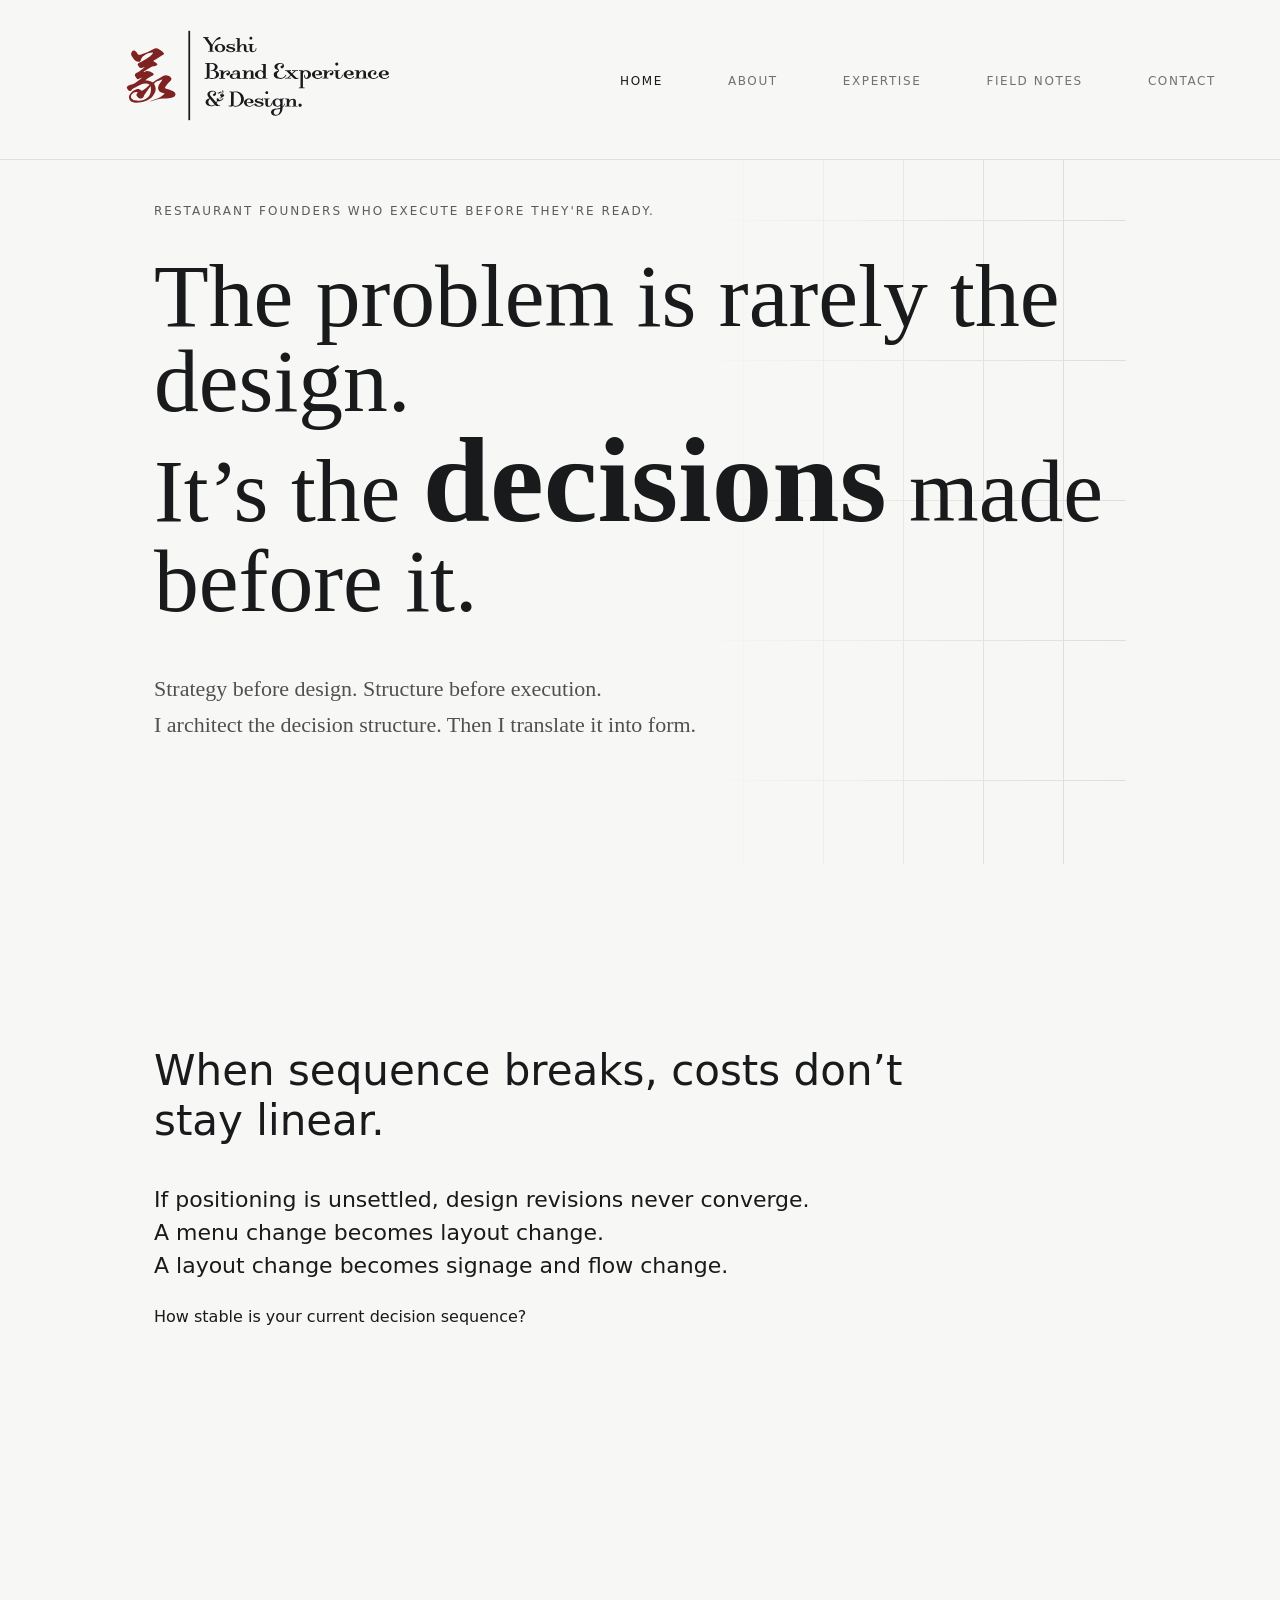
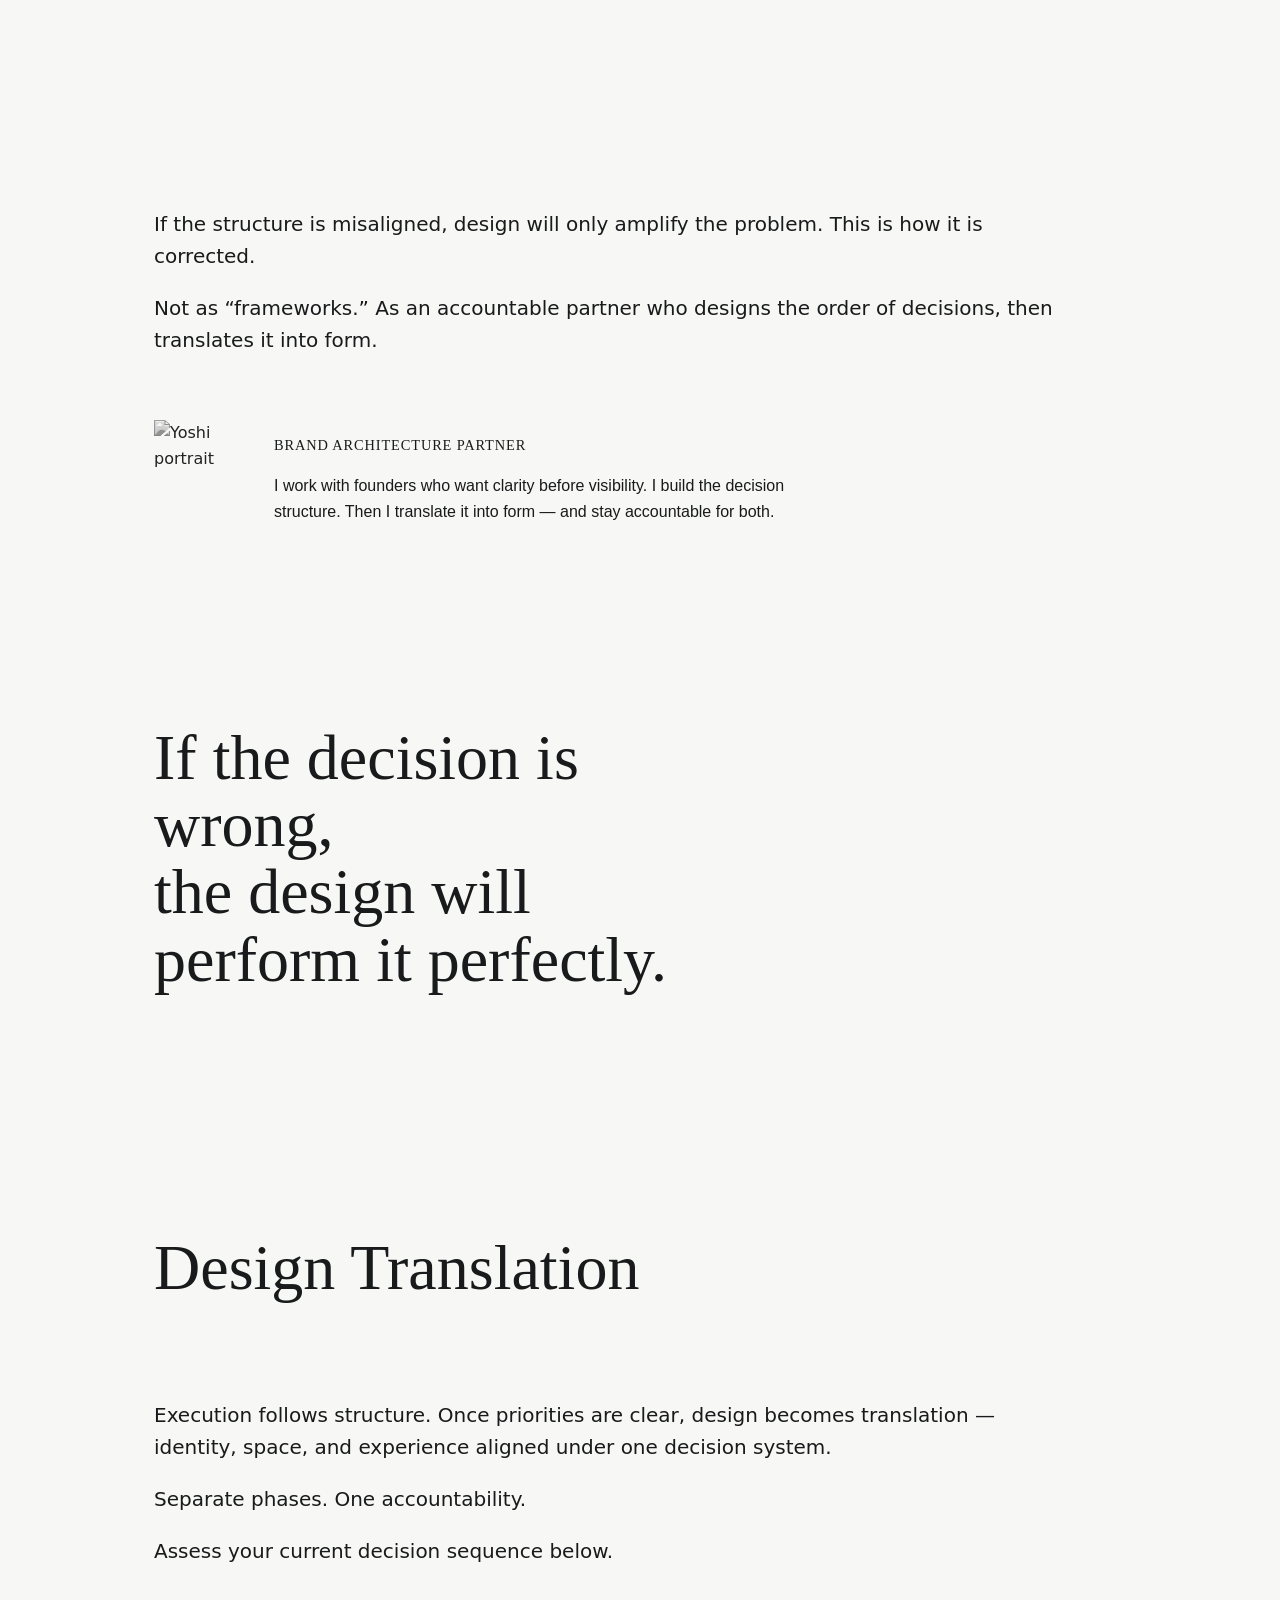
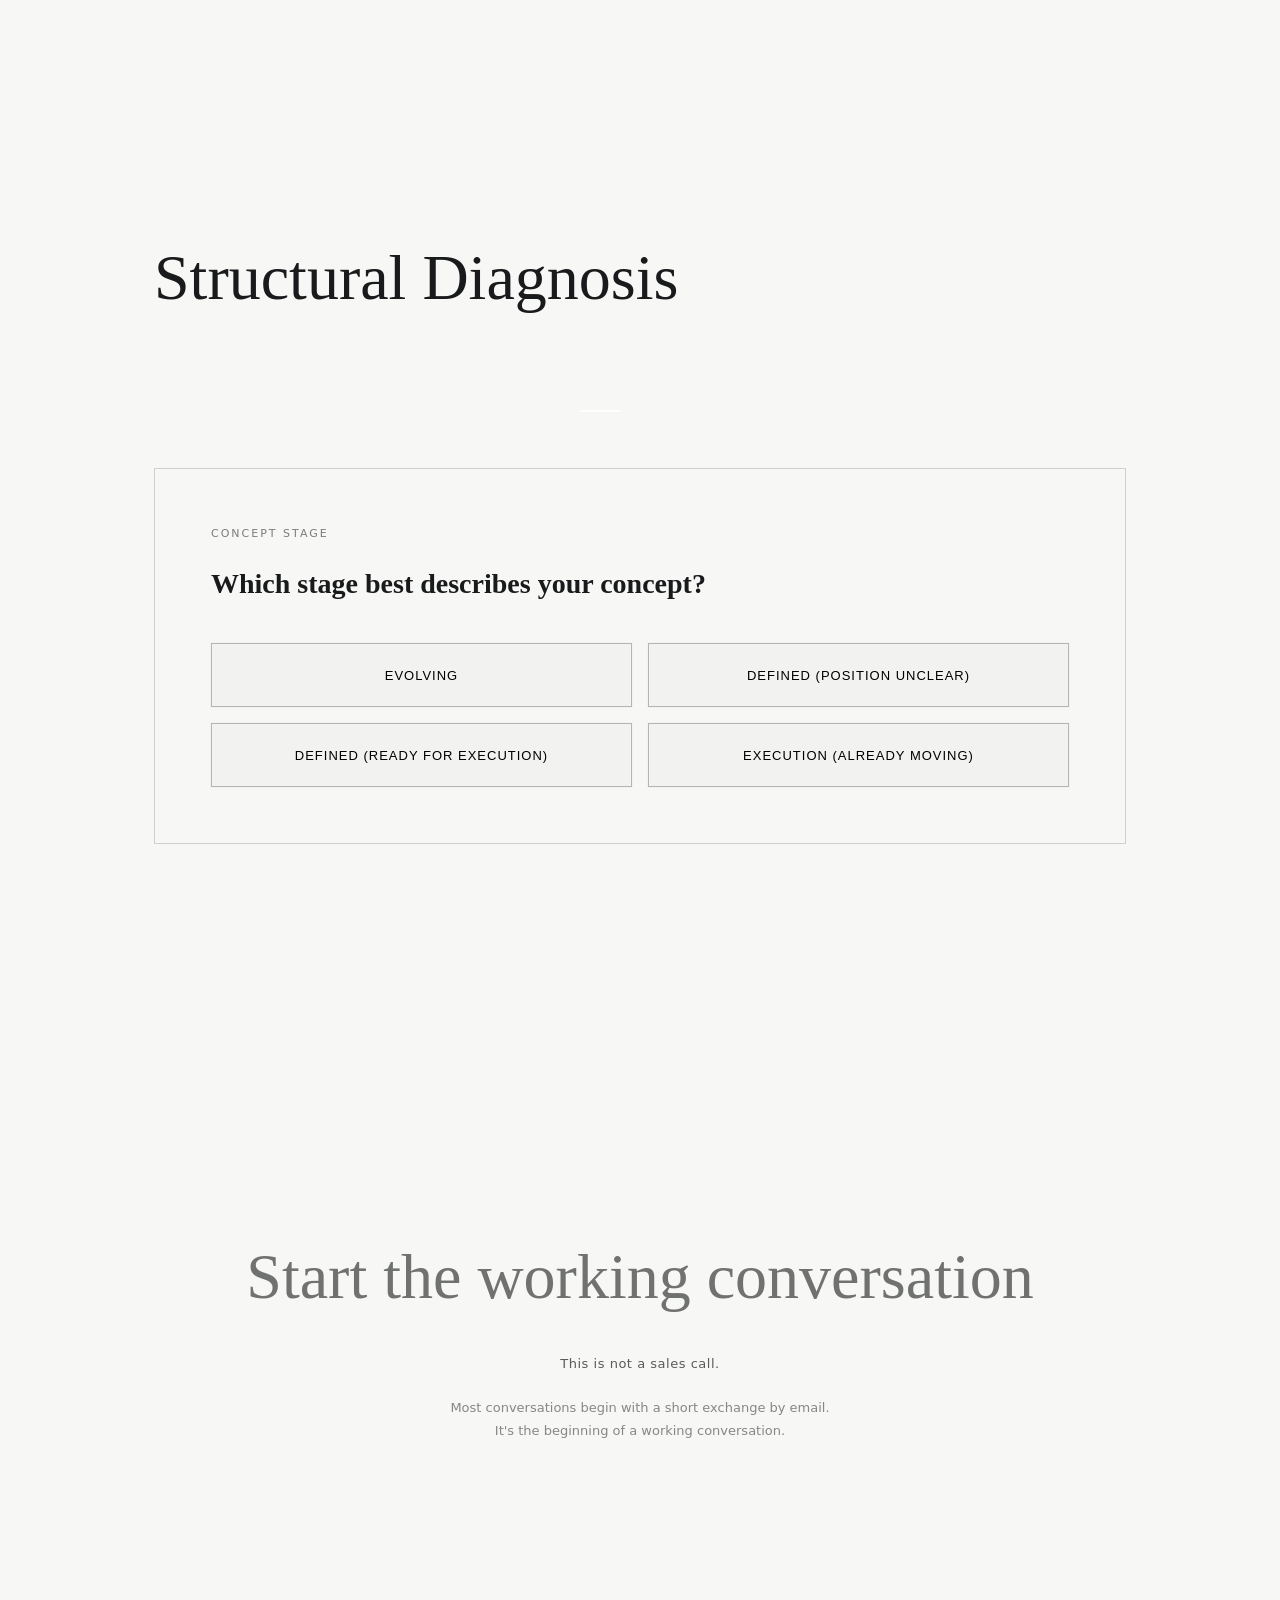
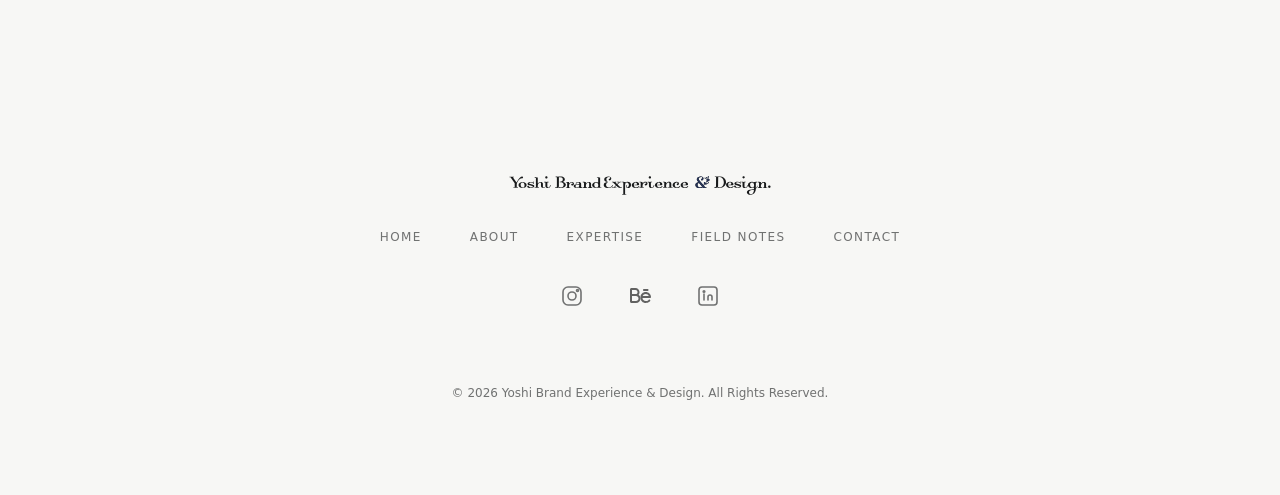
==== commit 7df619c4: "Email, Copy right" ====
--- a/index.html
+++ b/index.html
@@ -185,7 +185,7 @@
 
                 <p class="label">Next Step</p>
                 <h3 class="question">
-                    Enter your email to receive the structural diagnosis.
+                    Enter your email to unlock the structural diagnosis.
                 </h3>
 
                 <div class="gate">
--- a/assets/style.css
+++ b/assets/style.css
@@ -635,7 +635,7 @@
     font-size: 12px;
     opacity: 0.6;
     margin-top: 48px;
-    text-align: left;
+    text-align: center;
 }
 
 /* mobile */
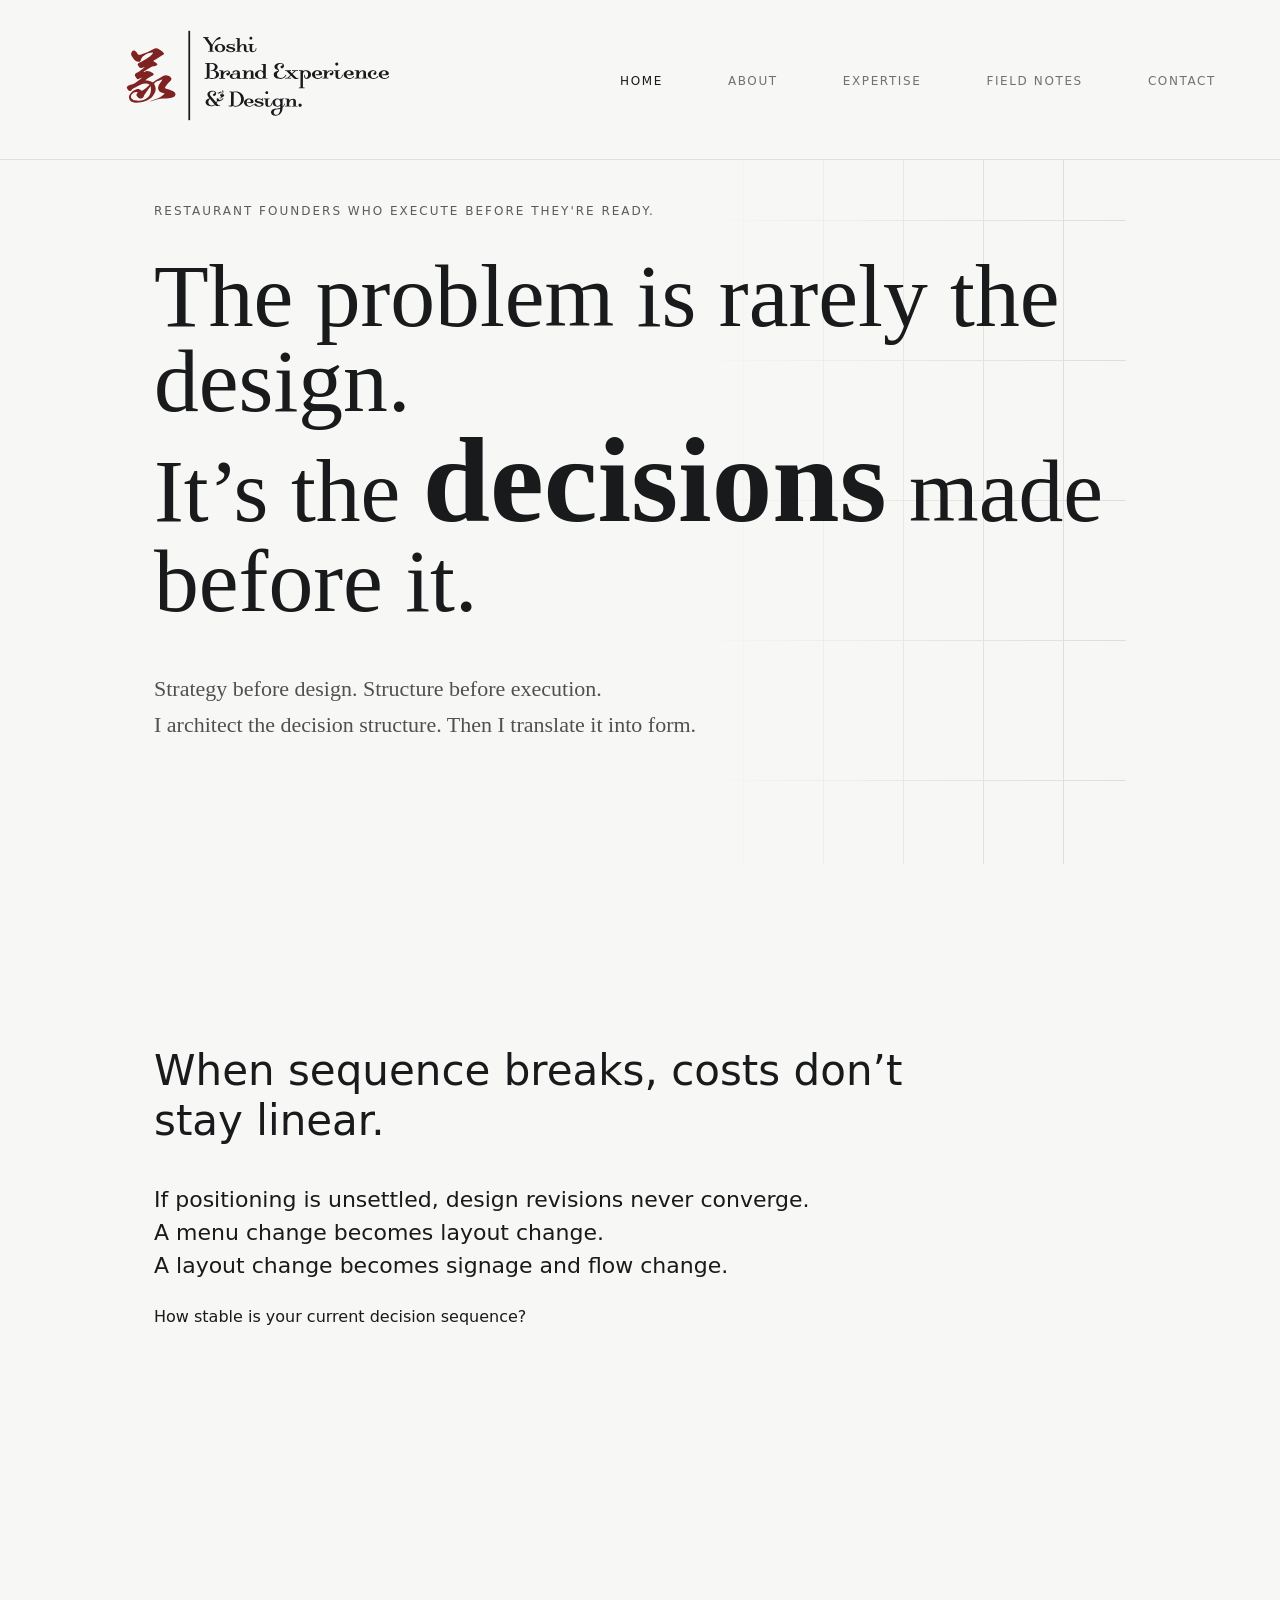
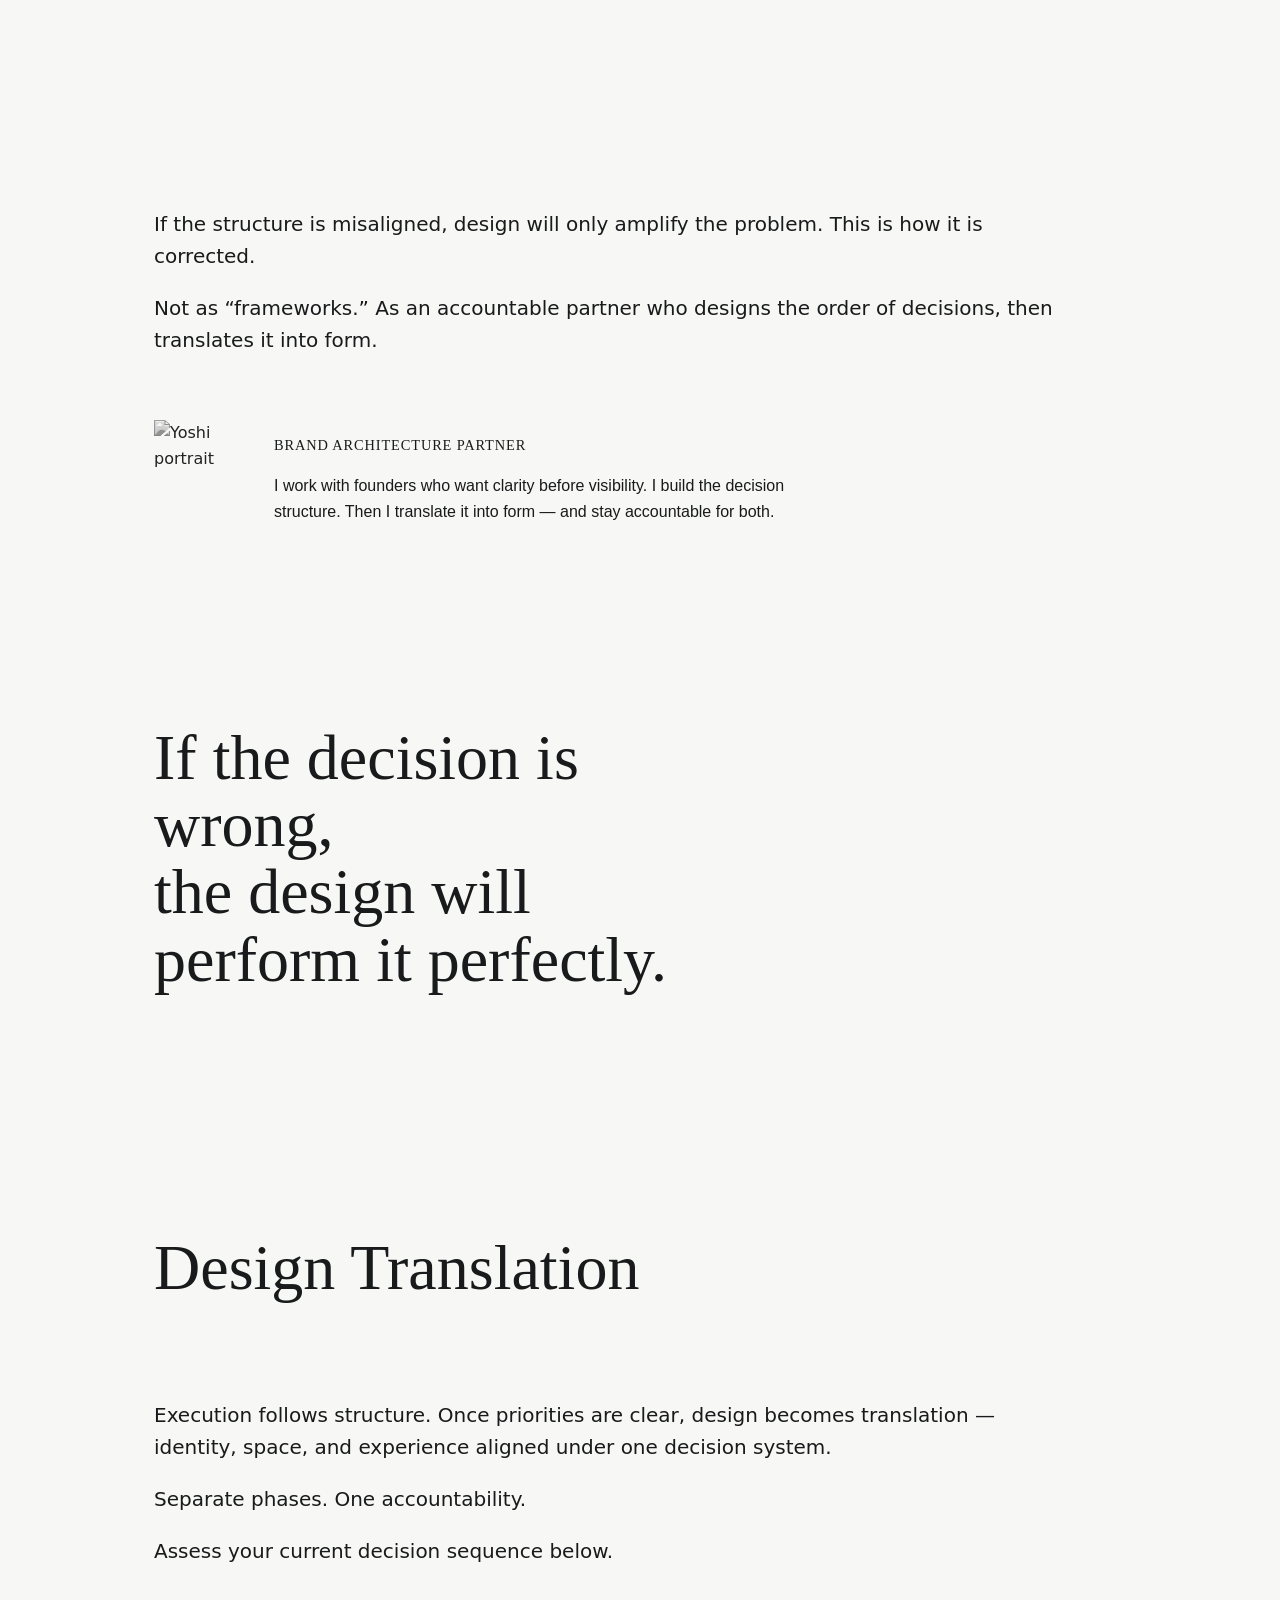
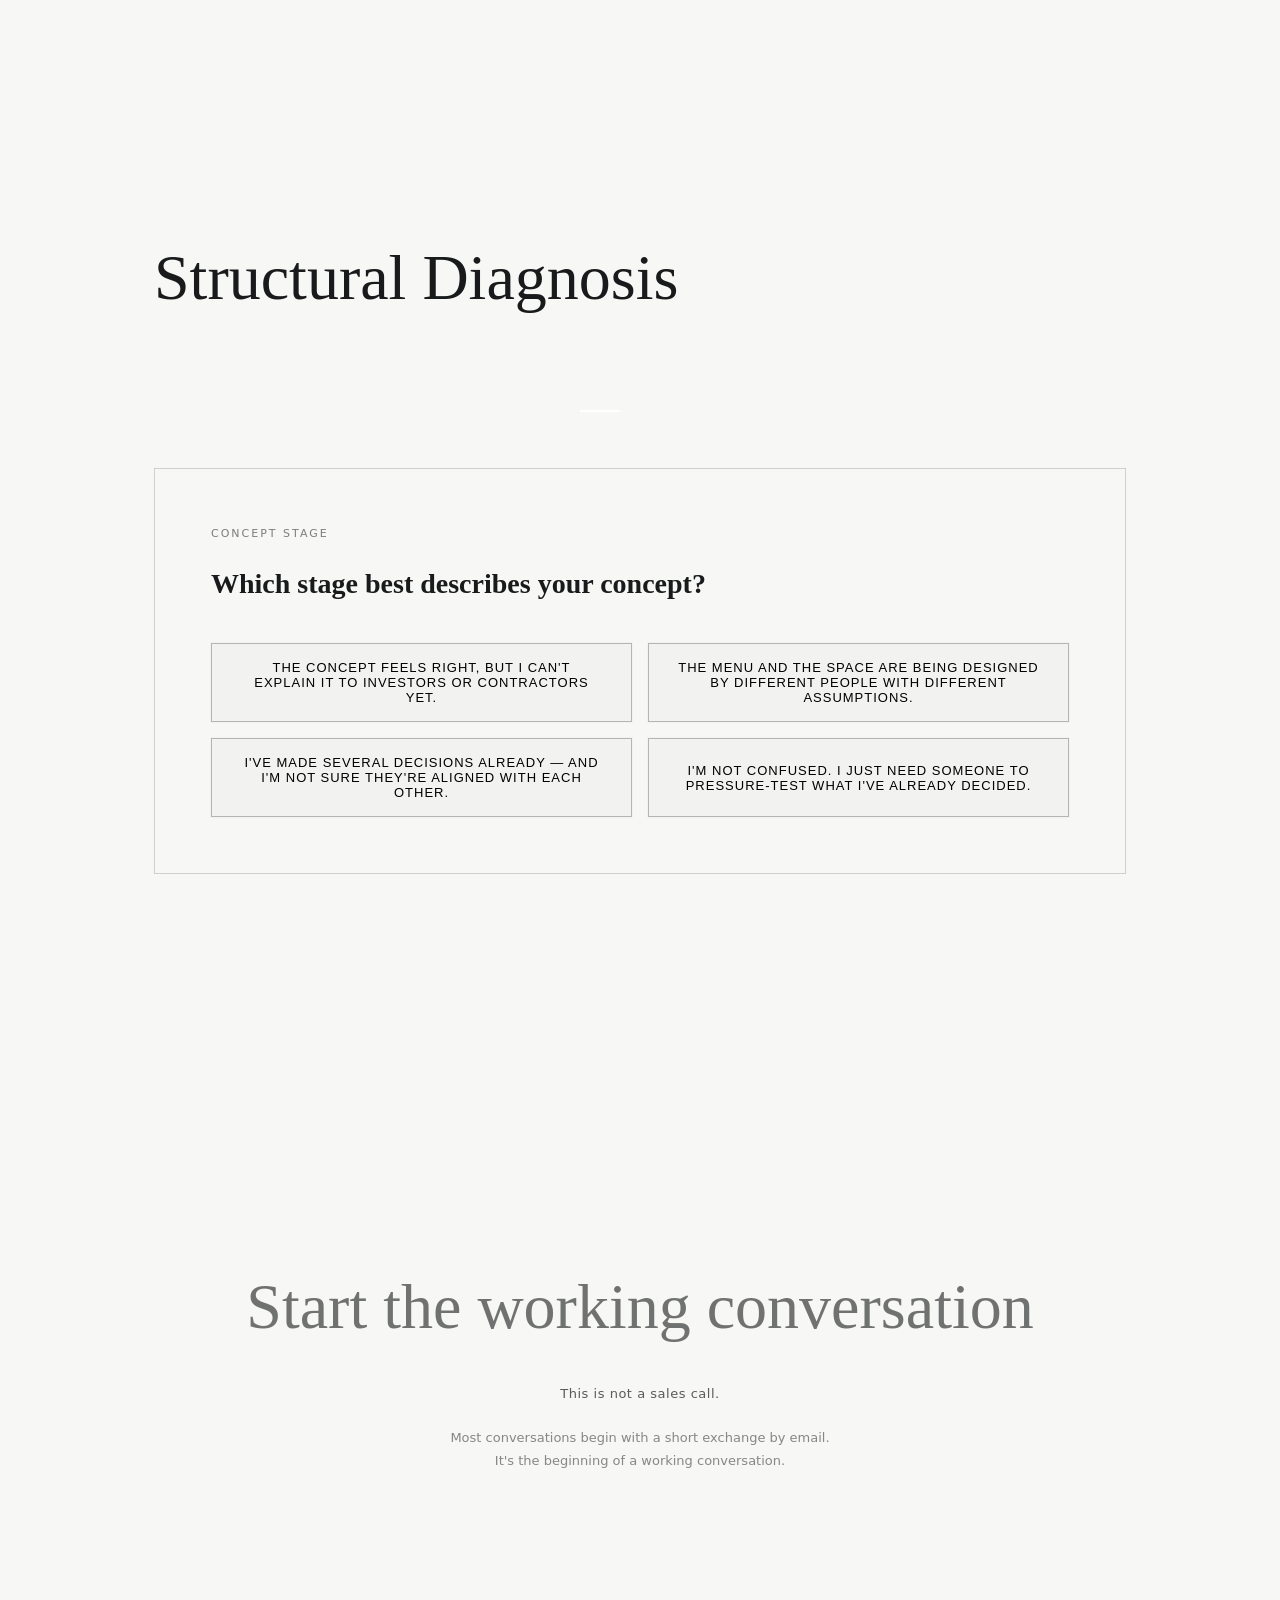
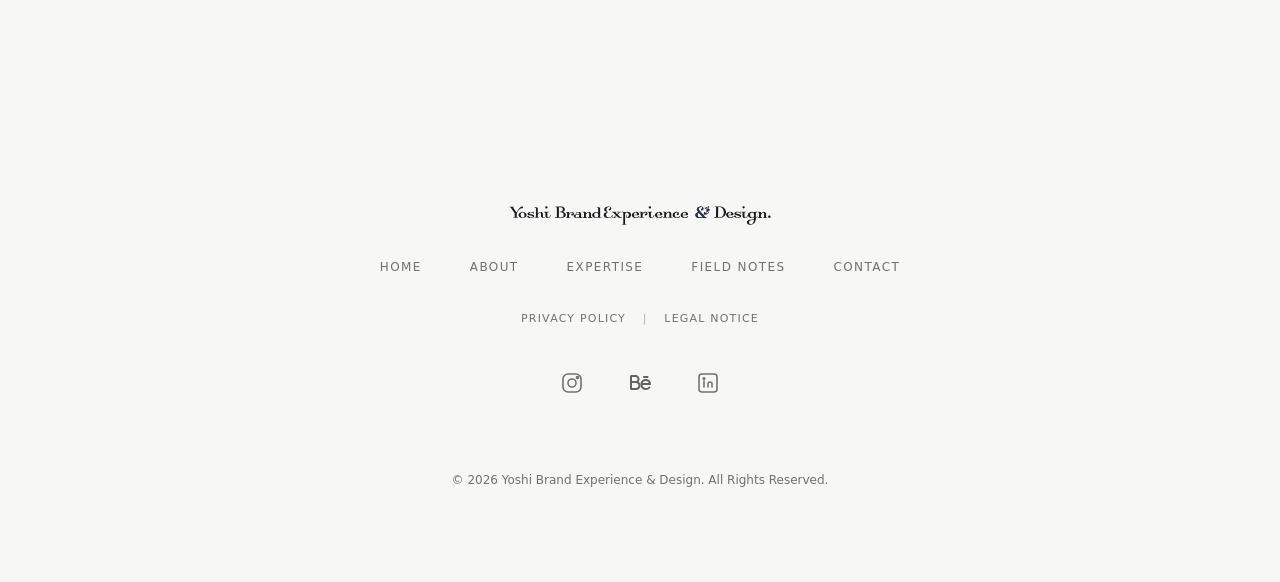
==== commit ad701f0c: "SEO" ====
--- a/index.html
+++ b/index.html
@@ -4,7 +4,14 @@
 <head>
     <meta charset="UTF-8" />
     <meta name="viewport" content="width=device-width, initial-scale=1.0" />
-    <title>Yoshi Brand Experience & Design.</title>
+    <title>Decision Architecture for Restaurant Founders — Yoshi Brand Experience & Design.</title>
+
+    <meta name="description"
+        content="A hospitality and restaurant branding agency in Las Vegas, architecting brands from concept to guest experience. We blend brand architecture, strategy, and design." />
+    <meta property="og:type" content="website" />
+    <meta property="og:site_name" content="Yoshi Brand Experience & Design" />
+    <meta property="og:image" content="assets/img/og-default.jpg" />
+    <meta name="twitter:card" content="summary_large_image" />
 
     <link rel="icon" type="image/svg+xml" href="assets/img/Symbol%20Mark.svg">
     <link rel="stylesheet" href="https://use.typekit.net/ohl8evu.css" />
@@ -136,10 +143,14 @@
                 </h3>
 
                 <div class="answers">
-                    <button class="btn answer" data-value="A">Evolving</button>
-                    <button class="btn answer" data-value="B">Defined (Position unclear)</button>
-                    <button class="btn answer" data-value="C">Defined (Ready for execution)</button>
-                    <button class="btn answer" data-value="D">Execution (Already moving)</button>
+                    <button class="btn answer" data-value="A">The concept feels right, but I can't explain it to
+                        investors or contractors yet.</button>
+                    <button class="btn answer" data-value="B">The menu and the space are being designed by different
+                        people with different assumptions.</button>
+                    <button class="btn answer" data-value="C">I've made several decisions already — and I'm not sure
+                        they're aligned with each other.</button>
+                    <button class="btn answer" data-value="D">I'm not confused. I just need someone to pressure-test
+                        what I've already decided.</button>
                 </div>
 
             </div>
@@ -154,10 +165,14 @@
                 </h3>
 
                 <div class="answers">
-                    <button class="btn answer" data-value="A">Not defined</button>
-                    <button class="btn answer" data-value="B">Partially defined</button>
-                    <button class="btn answer" data-value="C">Mostly defined</button>
-                    <button class="btn answer" data-value="D">Fully mapped</button>
+                    <button class="btn answer" data-value="A">The location — then we started figuring out the
+                        concept.</button>
+                    <button class="btn answer" data-value="B">The name and visual identity — the operational structure
+                        came later.</button>
+                    <button class="btn answer" data-value="C">The menu — but the kitchen layout hasn't been finalized
+                        around it yet.</button>
+                    <button class="btn answer" data-value="D">Nothing is locked. We're still in the structural
+                        phase.</button>
                 </div>
 
             </div>
@@ -172,10 +187,14 @@
                 </h3>
 
                 <div class="answers">
-                    <button class="btn answer" data-value="A">Often revisited</button>
-                    <button class="btn answer" data-value="B">Sometimes revised</button>
-                    <button class="btn answer" data-value="C">Mostly consistent</button>
-                    <button class="btn answer" data-value="D">Clear structure</button>
+                    <button class="btn answer" data-value="A">My conversations with designers and contractors. I'm not
+                        directing them — I'm reacting to them.</button>
+                    <button class="btn answer" data-value="B">The way I explain this project to anyone outside my
+                        head.</button>
+                    <button class="btn answer" data-value="C">The sequence of what I'm spending money on. Some of it
+                        feels premature.</button>
+                    <button class="btn answer" data-value="D">The confidence behind the decisions I've already
+                        made.</button>
                 </div>
 
             </div>
--- a/assets/style.css
+++ b/assets/style.css
@@ -636,6 +636,33 @@
     opacity: 0.6;
     margin-top: 48px;
     text-align: center;
+}
+
+.footer-legal {
+    margin: 16px 0 8px 0;
+    font-size: 11px;
+    letter-spacing: 1.2px;
+    text-transform: uppercase;
+    text-align: center;
+    width: 100%;
+}
+
+.footer-legal a {
+    color: inherit;
+    text-decoration: none;
+    opacity: 0.6;
+    transition: opacity 0.18s ease;
+}
+
+.footer-legal a:hover,
+.footer-legal a:active,
+.footer-legal a:focus-visible {
+    opacity: 1;
+}
+
+.footer-legal .separator {
+    margin: 0 12px;
+    opacity: 0.3;
 }
 
 /* mobile */
@@ -2087,6 +2114,90 @@
 }
 
 /* =========================================
+   CTA — Sub Page Variants (Divider / Signature)
+========================================= */
+
+.cta {
+    display: block;
+}
+
+/* --- Divider --- */
+.cta--divider {
+    margin-top: 160px;
+    padding-top: 48px;
+    max-width: 520px;
+}
+
+.cta-divider-line {
+    width: 100%;
+    height: 1px;
+    background: rgba(24, 26, 27, 0.12);
+    margin-bottom: 24px;
+}
+
+.cta-divider-label {
+    font-size: 11px;
+    letter-spacing: 1.6px;
+    text-transform: uppercase;
+    opacity: 0.55;
+    margin-bottom: 16px;
+}
+
+.cta-link {
+    display: inline-block;
+    font-family: var(--font-serif);
+    font-size: 20px;
+    line-height: 1.4;
+    text-decoration: none;
+    color: var(--sumi-black);
+    opacity: 0.8;
+    transition: opacity 0.18s ease, transform 0.18s ease;
+}
+
+.cta-link:hover {
+    opacity: 1;
+    transform: translateY(-1px);
+}
+
+.cta--divider .cta-note {
+    margin-top: 12px;
+    font-size: 12px;
+    opacity: 0.55;
+}
+
+/* --- Signature --- */
+.cta--signature {
+    margin-top: 160px;
+    max-width: 480px;
+}
+
+.cta-signature-intro {
+    font-family: var(--font-serif);
+    font-size: 18px;
+    opacity: 0.85;
+    margin-bottom: 12px;
+}
+
+.cta-signature-context {
+    font-size: 16px;
+    line-height: 1.6;
+    opacity: 0.65;
+    margin-bottom: 20px;
+}
+
+.cta--signature .cta-note {
+    margin-top: 10px;
+    font-size: 12px;
+    opacity: 0.5;
+}
+
+/* --- Centered variant (Field Notes) --- */
+.cta--centered {
+    margin-left: auto;
+    margin-right: auto;
+}
+
+/* =========================================
    GLOBAL LINK HOVER (Unified System)
 ========================================= */
 
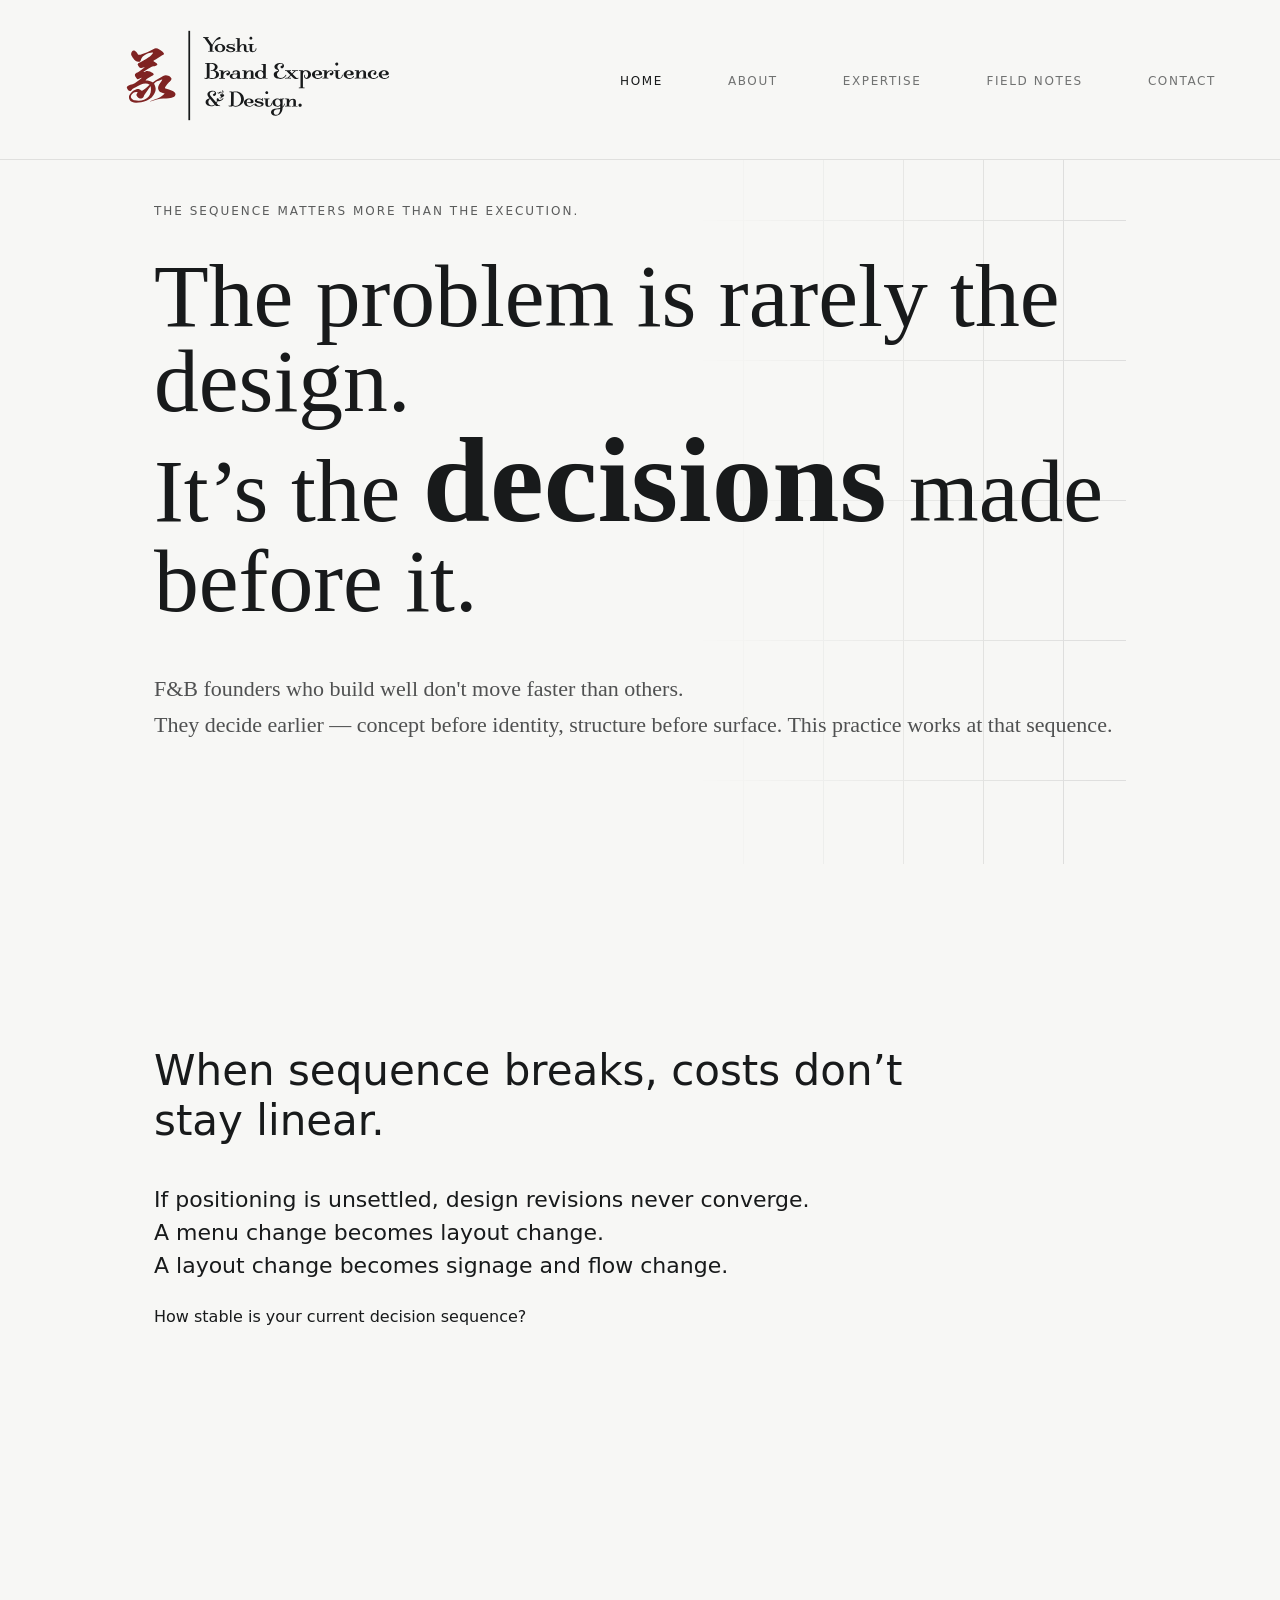
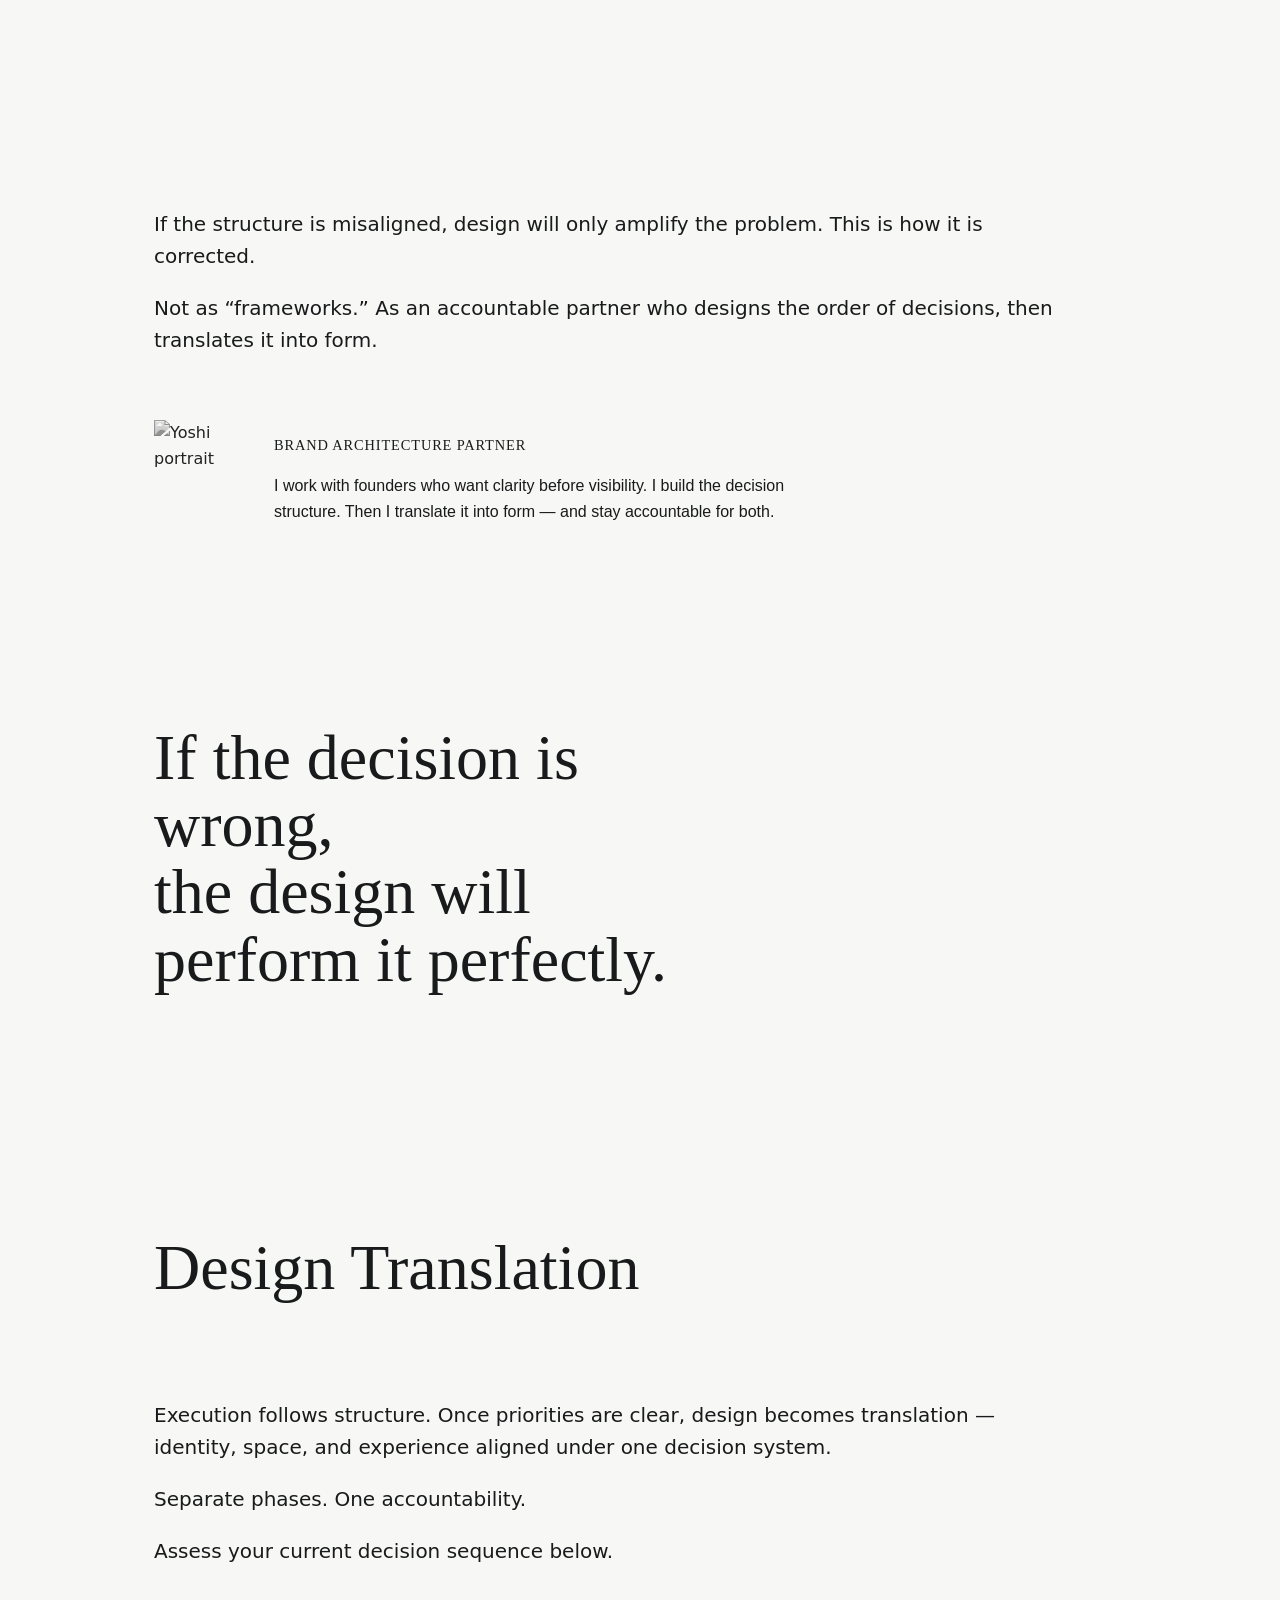
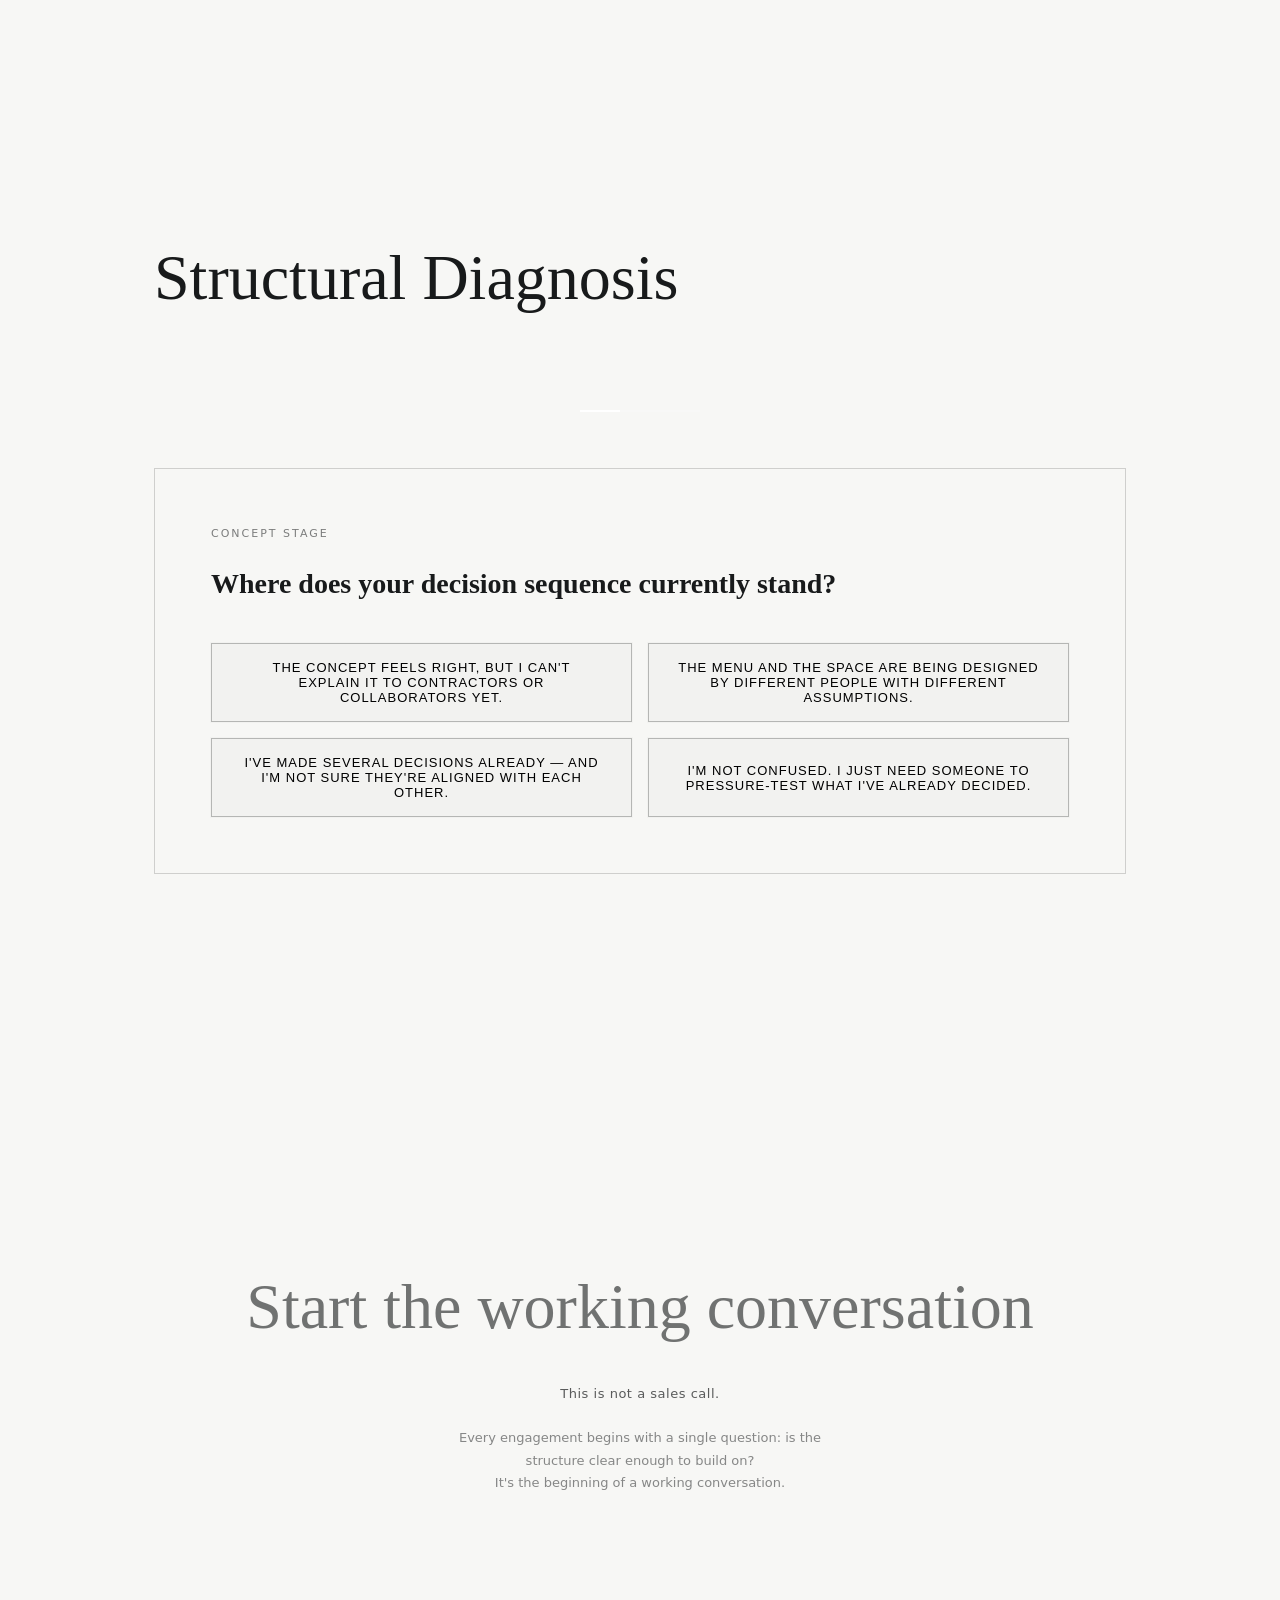
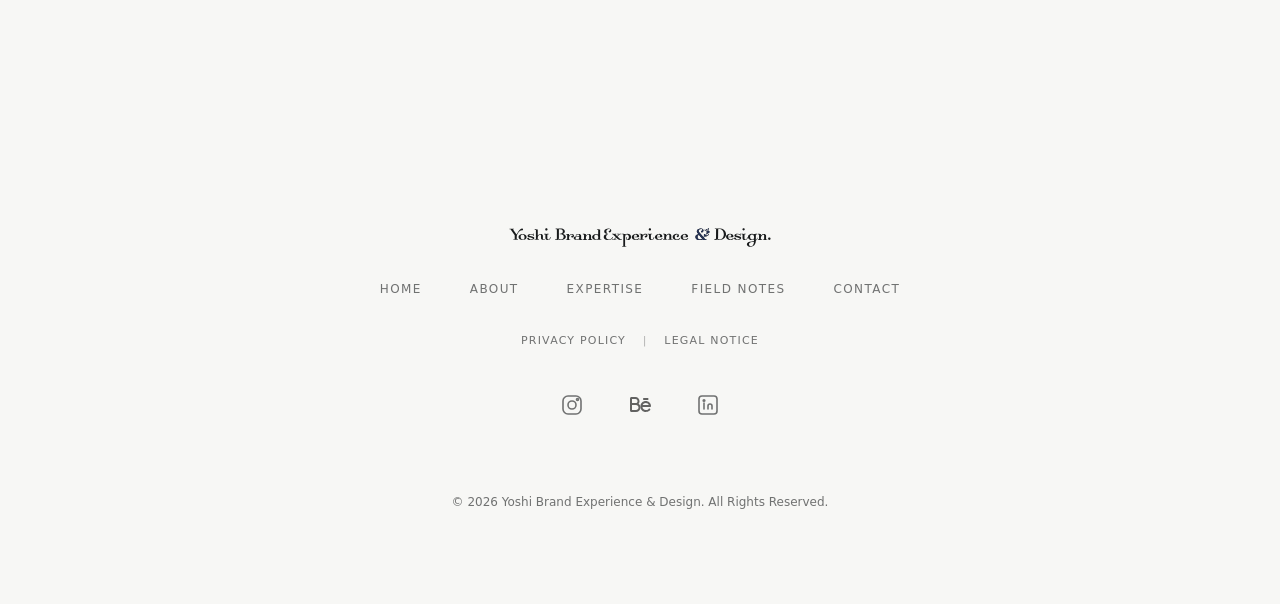
==== commit 7e7df09c: "各ページのタイトルとメタデータを更新し、ブランドの明確さを向上させました" ====
--- a/index.html
+++ b/index.html
@@ -4,13 +4,18 @@
 <head>
     <meta charset="UTF-8" />
     <meta name="viewport" content="width=device-width, initial-scale=1.0" />
-    <title>Decision Architecture for Restaurant Founders — Yoshi Brand Experience & Design.</title>
+    <title>Decision Architecture for F&B Founders — Yoshi Brand Experience & Design</title>
 
     <meta name="description"
-        content="A hospitality and restaurant branding agency in Las Vegas, architecting brands from concept to guest experience. We blend brand architecture, strategy, and design." />
+        content="A brand architecture practice for F&B founders. We define the sequence of decisions before design—so identity, space, and experience align from the start." />
     <meta property="og:type" content="website" />
     <meta property="og:site_name" content="Yoshi Brand Experience & Design" />
-    <meta property="og:image" content="assets/img/og-default.jpg" />
+    <meta property="og:image" content="https://yoshibrandx.design/assets/img/og-default.jpg?v=3" />
+    <meta property="og:url" content="https://yoshibrandx.design/" />
+    <meta property="og:title"
+        content="Decision Architecture for Restaurant Founders — Yoshi Brand Experience & Design." />
+    <meta property="og:description"
+        content="A hospitality and restaurant branding agency in Las Vegas, architecting brands from concept to guest experience. We blend brand architecture, strategy, and design." />
     <meta name="twitter:card" content="summary_large_image" />
 
     <link rel="icon" type="image/svg+xml" href="assets/img/Symbol%20Mark.svg">
@@ -19,12 +24,19 @@
 </head>
 
 <body>
-    <header class="site-header" id="siteHeader">
+    <header class="site-header has-hamburger" id="siteHeader">
         <a class="brand" href="index.html" aria-label="Yoshi Brand Experience & Design.">
             <img class="brand-logo" src="assets/img/primary-logo.svg" alt="Yoshi Brand Experience & Design." />
         </a>
 
-        <nav class="site-nav" aria-label="Primary">
+        <button class="hamburger" type="button" aria-label="Open navigation menu" aria-controls="primaryNav"
+            aria-expanded="false">
+            <span class="hamburger-line"></span>
+            <span class="hamburger-line"></span>
+            <span class="hamburger-line"></span>
+        </button>
+
+        <nav class="site-nav" id="primaryNav" aria-label="Primary">
             <a href="index.html" aria-current="page">Home</a>
             <a href="about.html">About</a>
             <a href="expertise.html">Expertise</a>
@@ -41,7 +53,7 @@
             <div class="hero-bg-grid"></div>
 
             <p class="hero-kicker">
-                Restaurant founders who execute before they're ready.
+                The sequence matters more than the execution.
             </p>
 
             <h1 class="hero-line">
@@ -53,8 +65,8 @@
             </h2>
 
             <p class="hero-sub">
-                Strategy before design. Structure before execution.<br>I architect the decision structure. Then I
-                translate it into form.
+                F&B founders who build well don't move faster than others.<br>They decide earlier — concept before
+                identity, structure before surface. This&nbsp;practice&nbsp;works&nbsp;at&nbsp;that&nbsp;sequence.
             </p>
 
         </section>
@@ -139,12 +151,12 @@
                 <div class="label">Concept Stage</div>
 
                 <h3 class="question">
-                    Which stage best describes your concept?
+                    Where does your decision sequence currently stand?
                 </h3>
 
                 <div class="answers">
                     <button class="btn answer" data-value="A">The concept feels right, but I can't explain it to
-                        investors or contractors yet.</button>
+                        contractors or collaborators yet.</button>
                     <button class="btn answer" data-value="B">The menu and the space are being designed by different
                         people with different assumptions.</button>
                     <button class="btn answer" data-value="C">I've made several decisions already — and I'm not sure
@@ -290,7 +302,7 @@
                         Start the working conversation →
                     </a>
                     <p id="resultCTAMicro" class="cta-note">
-                        Most conversations begin with a short exchange by email.
+                        Every engagement begins with a single question: is the structure clear enough to build on?
                     </p>
 
                     <p class="microcopy">
@@ -308,7 +320,7 @@
         <section class="cta-final" aria-label="Next">
             <a class="cta-quiet-link" href="contact.html">Start the working conversation</a>
             <p class="cta-friction">This is not a sales call.</p>
-            <p class="cta-meaning">Most conversations begin with a short exchange by email.<br>It's the beginning of a
+            <p class="cta-meaning">Every engagement begins with a single question: is the structure clear enough to build on?<br>It's the beginning of a
                 working conversation.</p>
         </section>
 
@@ -327,4 +339,4 @@
     <script defer src="assets/js/main.js"></script>
 </body>
 
-</html>+</html>
--- a/assets/style.css
+++ b/assets/style.css
@@ -93,6 +93,10 @@
 
 .site-nav a[aria-current="page"] {
     opacity: 1;
+}
+
+.hamburger {
+    display: none;
 }
 
 /* =========================================
@@ -1102,6 +1106,86 @@
         margin-left: 0;
     }
 
+    .site-header.has-hamburger {
+        flex-direction: row;
+        justify-content: space-between;
+        align-items: center;
+        gap: 0;
+    }
+
+    .site-header.has-hamburger .brand-logo {
+        margin: 0;
+        height: 74px;
+    }
+
+    .site-header.has-hamburger .hamburger {
+        width: 42px;
+        height: 42px;
+        border: 0;
+        background: transparent;
+        display: inline-flex;
+        flex-direction: column;
+        justify-content: center;
+        align-items: center;
+        gap: 6px;
+        padding: 0;
+        cursor: pointer;
+        -webkit-tap-highlight-color: transparent;
+    }
+
+    .site-header.has-hamburger .hamburger-line {
+        width: 20px;
+        height: 1px;
+        background: rgba(24, 26, 27, 0.86);
+        transition: transform 0.24s ease, opacity 0.2s ease;
+        transform-origin: center;
+    }
+
+    .site-header.has-hamburger .hamburger.is-open .hamburger-line:nth-child(1) {
+        transform: translateY(7px) rotate(45deg);
+    }
+
+    .site-header.has-hamburger .hamburger.is-open .hamburger-line:nth-child(2) {
+        opacity: 0;
+    }
+
+    .site-header.has-hamburger .hamburger.is-open .hamburger-line:nth-child(3) {
+        transform: translateY(-7px) rotate(-45deg);
+    }
+
+    .site-header.has-hamburger .site-nav {
+        position: absolute;
+        top: 100%;
+        left: 0;
+        width: 100%;
+        display: flex;
+        flex-direction: column;
+        align-items: flex-start;
+        gap: 0;
+        padding: 12px 20px 16px;
+        background: var(--washi-white);
+        border-bottom: 1px solid rgba(24, 26, 27, 0.1);
+        opacity: 0;
+        transform: translateY(-10px);
+        pointer-events: none;
+        visibility: hidden;
+        transition: opacity 0.22s ease, transform 0.24s ease, visibility 0.24s ease;
+    }
+
+    .site-header.has-hamburger .site-nav.is-open {
+        opacity: 1;
+        transform: translateY(0);
+        pointer-events: auto;
+        visibility: visible;
+    }
+
+    .site-header.has-hamburger .site-nav a {
+        width: 100%;
+        margin-left: 0;
+        padding: 10px 0;
+        letter-spacing: 1.3px;
+    }
+
     /* Hero */
 
     .hero {
@@ -2252,4 +2336,4 @@
     opacity: 1;
     transform: translateY(0);
     transition: opacity 1.8s cubic-bezier(0.25, 0.1, 0.25, 1), transform 1.8s cubic-bezier(0.25, 0.1, 0.25, 1);
-}+}
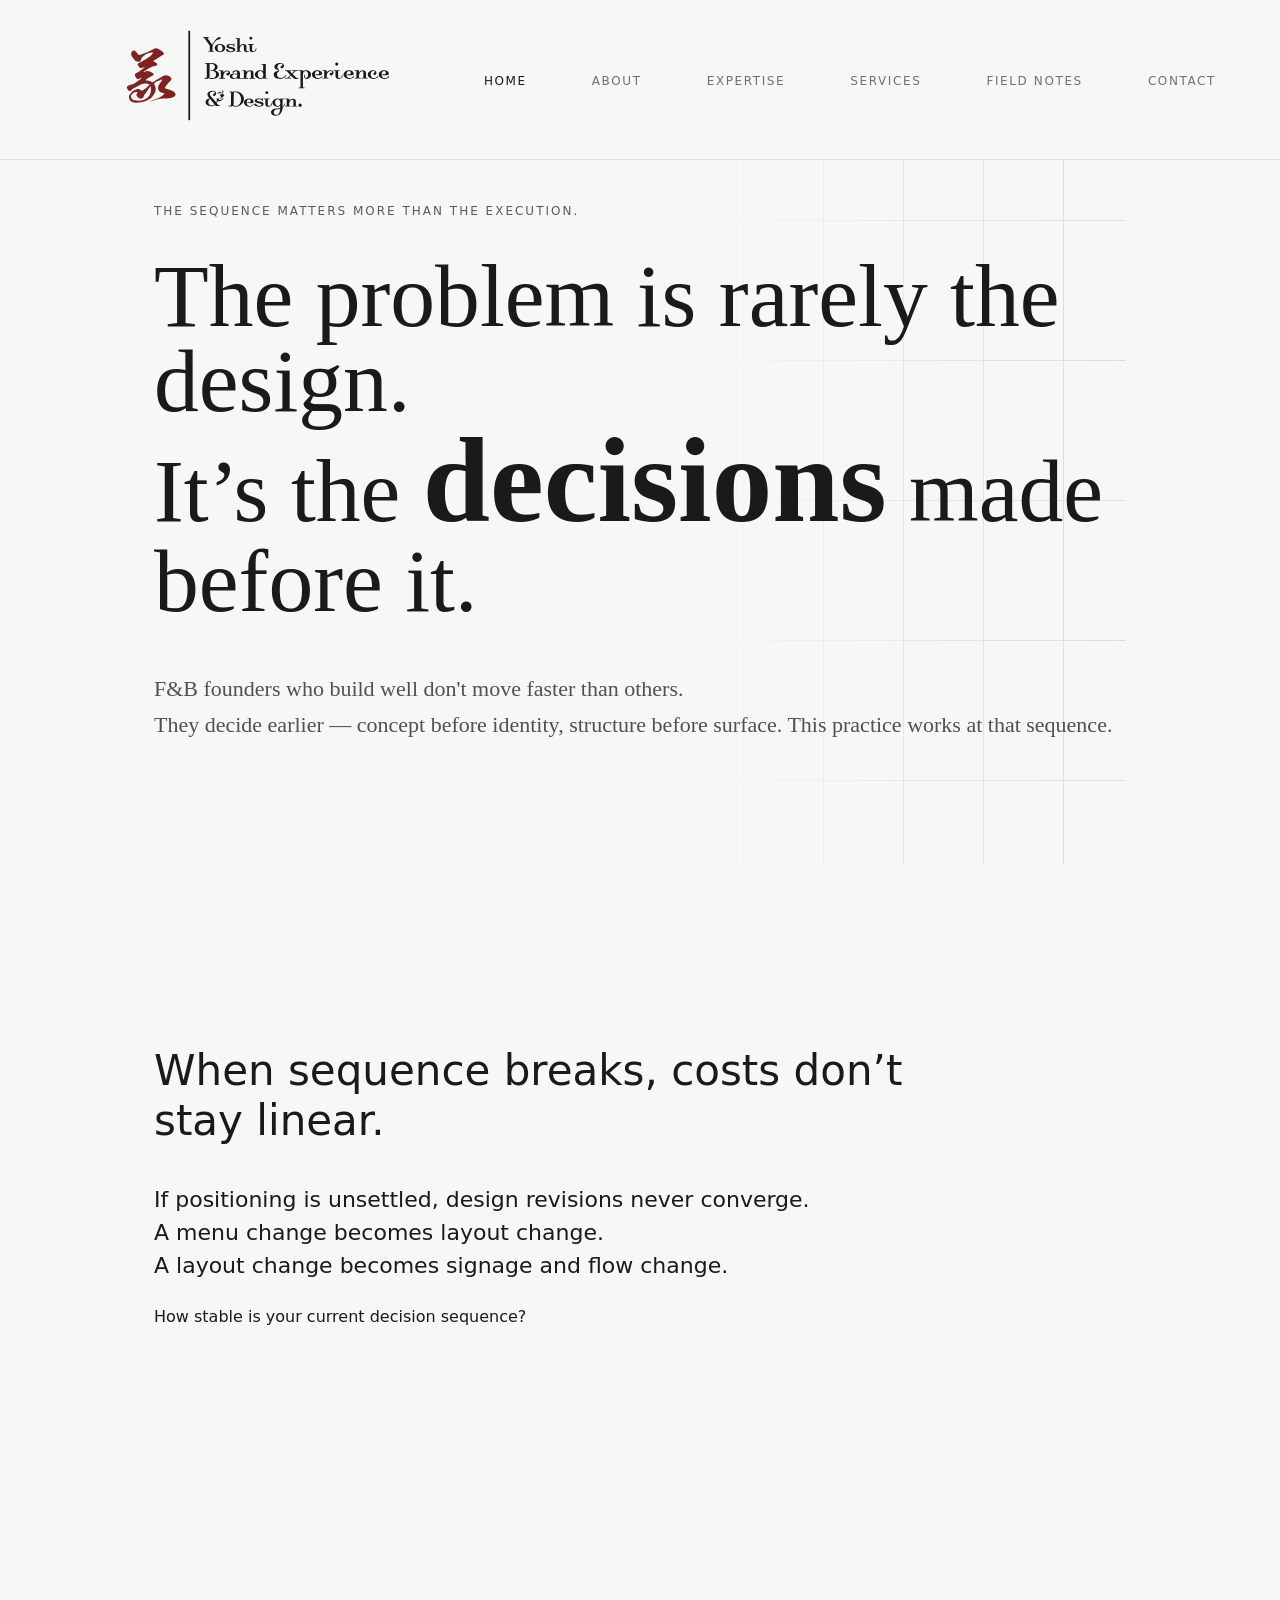
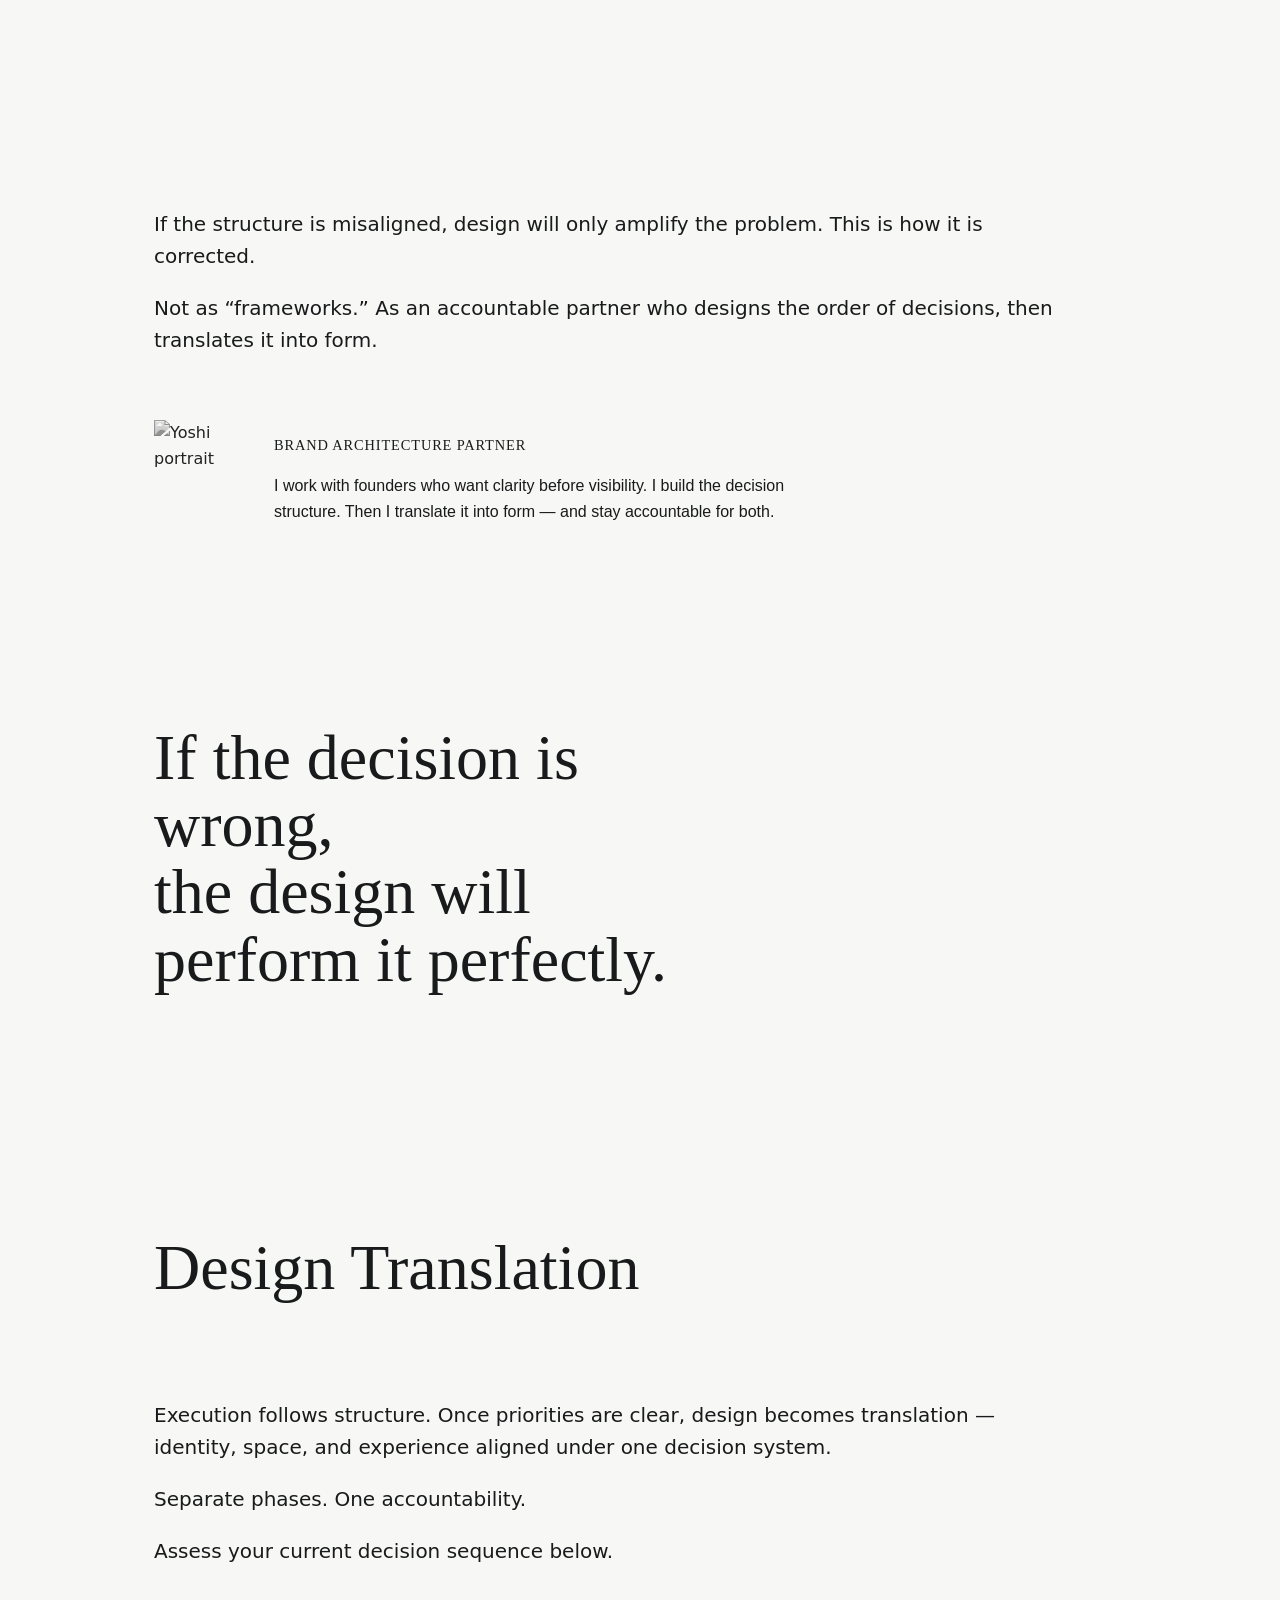
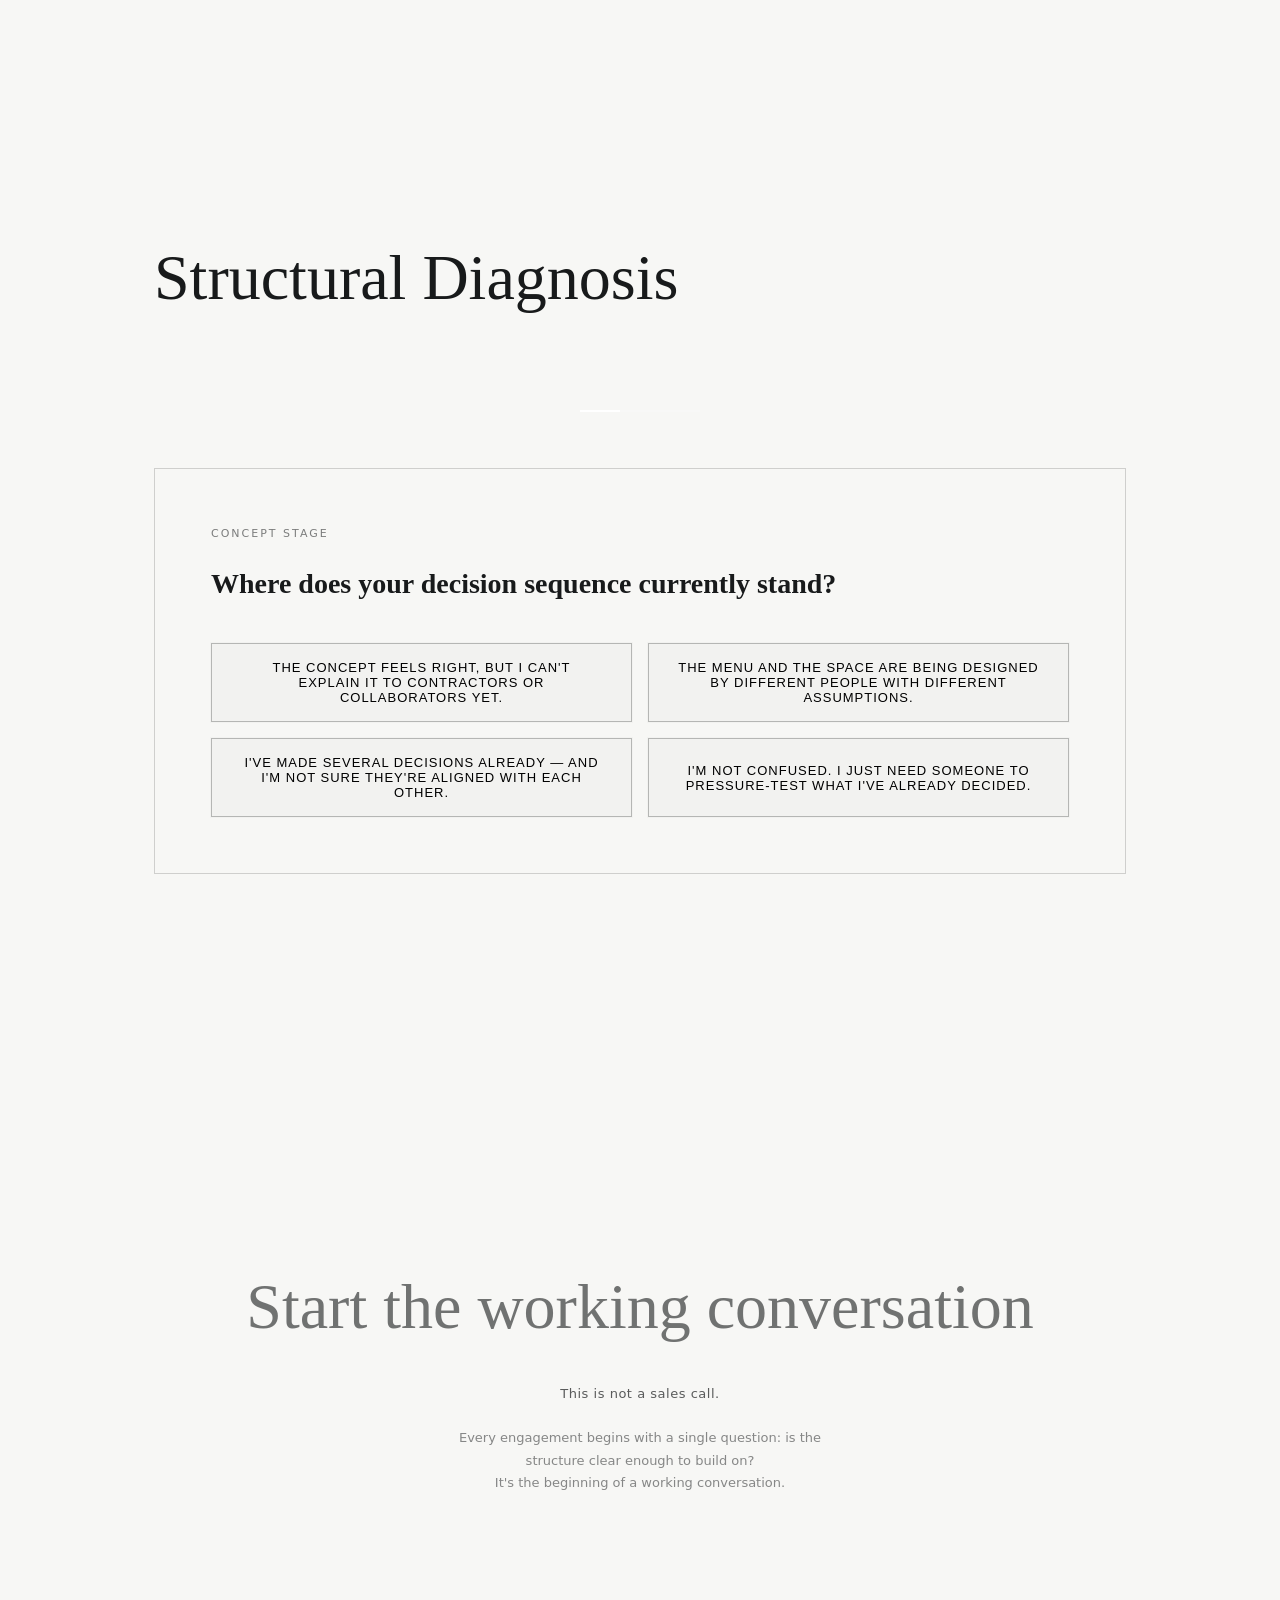
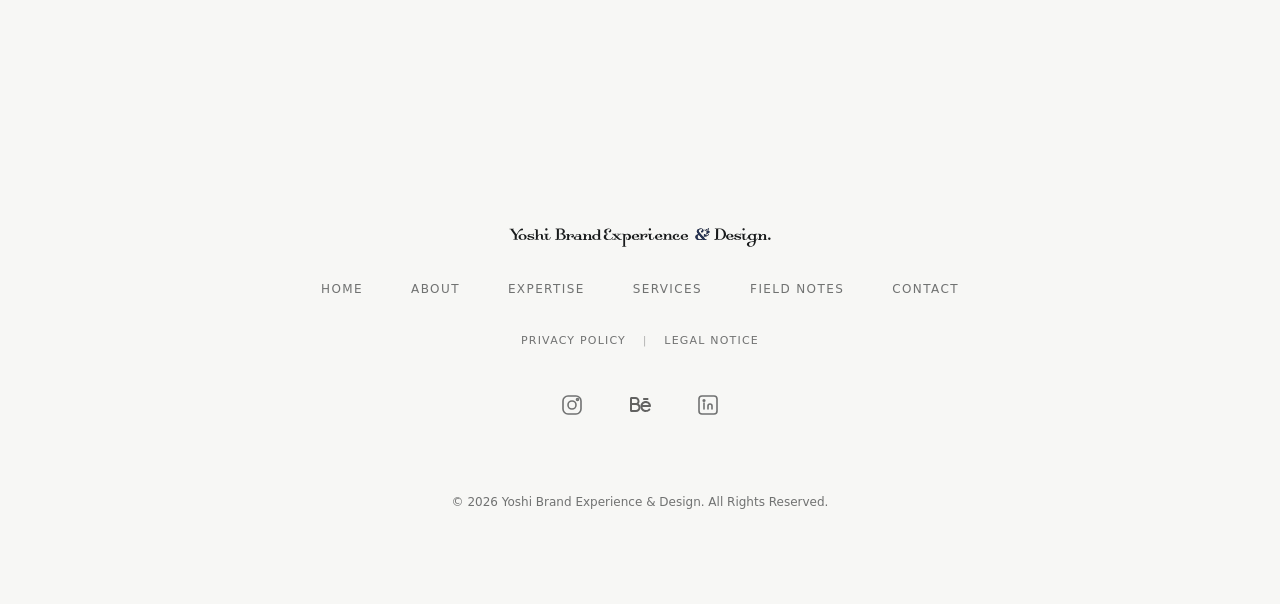
==== commit 49827c3a: "Enhance website structure and content - Updated meta tags across multiple HTML files to improve SEO " ====
--- a/index.html
+++ b/index.html
@@ -8,14 +8,15 @@
 
     <meta name="description"
         content="A brand architecture practice for F&B founders. We define the sequence of decisions before design—so identity, space, and experience align from the start." />
+    <link rel="canonical" href="https://yoshibrandx.design/" />
     <meta property="og:type" content="website" />
     <meta property="og:site_name" content="Yoshi Brand Experience & Design" />
     <meta property="og:image" content="https://yoshibrandx.design/assets/img/og-default.jpg?v=3" />
     <meta property="og:url" content="https://yoshibrandx.design/" />
     <meta property="og:title"
-        content="Decision Architecture for Restaurant Founders — Yoshi Brand Experience & Design." />
+        content="Decision Architecture for F&B Founders — Yoshi Brand Experience & Design" />
     <meta property="og:description"
-        content="A hospitality and restaurant branding agency in Las Vegas, architecting brands from concept to guest experience. We blend brand architecture, strategy, and design." />
+        content="A brand architecture practice for F&B founders. We define the sequence of decisions before design—so identity, space, and experience align from the start." />
     <meta name="twitter:card" content="summary_large_image" />
 
     <link rel="icon" type="image/svg+xml" href="assets/img/Symbol%20Mark.svg">
@@ -40,6 +41,7 @@
             <a href="index.html" aria-current="page">Home</a>
             <a href="about.html">About</a>
             <a href="expertise.html">Expertise</a>
+            <a href="services.html">Services</a>
             <a href="field-notes.html">Field Notes</a>
             <a href="contact.html">Contact</a>
         </nav>
--- a/assets/style.css
+++ b/assets/style.css
@@ -1093,7 +1093,7 @@
 
     .site-nav {
         display: grid;
-        grid-template-columns: repeat(5, max-content);
+        grid-template-columns: repeat(6, max-content);
         justify-content: center;
         justify-items: center;
         column-gap: 8px;
@@ -2337,3 +2337,498 @@
     transform: translateY(0);
     transition: opacity 1.8s cubic-bezier(0.25, 0.1, 0.25, 1), transform 1.8s cubic-bezier(0.25, 0.1, 0.25, 1);
 }
+
+/* =========================================
+   SERVICES PAGE
+========================================= */
+
+.services-page {
+    max-width: 980px;
+}
+
+.services-hero {
+    padding-top: 110px;
+}
+
+.services-title {
+    font-family: var(--font-serif);
+    font-weight: 400;
+    font-size: clamp(44px, 6vw, 82px);
+    line-height: 1.05;
+    margin: 0 0 26px 0;
+    max-width: 15ch;
+}
+
+.services-lead {
+    font-size: 21px;
+    line-height: 1.6;
+    margin: 0 0 18px 0;
+    max-width: 58ch;
+    opacity: 0.84;
+}
+
+.services-principle {
+    font-size: 16px;
+    letter-spacing: 0.01em;
+    margin: 0 0 36px 0;
+    max-width: 60ch;
+    opacity: 0.68;
+}
+
+.services-anchor-link {
+    display: inline-block;
+    text-decoration: none;
+    color: var(--sumi-black);
+    margin-top: 8px;
+    font-size: 14px;
+    font-weight: 600;
+    letter-spacing: 1.2px;
+    text-transform: uppercase;
+    opacity: 0.8;
+    transition: opacity 0.18s ease, transform 0.18s ease;
+}
+
+.services-anchor-link:hover,
+.services-anchor-link:active,
+.services-anchor-link:focus-visible {
+    opacity: 1;
+    transform: translateY(-1px);
+}
+
+.services-block {
+    max-width: 760px;
+}
+
+.services-heading {
+    font-family: var(--font-serif);
+    font-weight: 400;
+    font-size: clamp(32px, 4.4vw, 56px);
+    line-height: 1.14;
+    margin: 0 0 28px 0;
+    max-width: 20ch;
+}
+
+.services-heading--small {
+    font-size: clamp(26px, 3.4vw, 38px);
+}
+
+.services-copy {
+    margin: 0 0 18px 0;
+    font-size: 18px;
+    line-height: 1.78;
+    max-width: 64ch;
+    opacity: 0.78;
+}
+
+.services-sub-label {
+    margin: -6px 0 18px 0;
+    font-size: 12px;
+    letter-spacing: 1.6px;
+    text-transform: uppercase;
+    opacity: 0.6;
+}
+
+.services-warning {
+    border-left: 1px solid rgba(24, 26, 27, 0.22);
+    padding-left: 18px;
+    margin-top: 28px;
+    opacity: 0.92;
+}
+
+.services-phase {
+    max-width: 860px;
+    padding-top: 130px;
+}
+
+.services-phase--primary {
+    border: 1px solid rgba(24, 26, 27, 0.24);
+    background: rgba(255, 255, 255, 0.62);
+    padding: 56px clamp(24px, 4vw, 52px) 56px;
+    margin-top: 24px;
+}
+
+.services-phase-head {
+    margin-bottom: 36px;
+}
+
+.services-phase-meta {
+    margin: 0;
+    display: flex;
+    gap: 24px;
+    font-size: 12px;
+    letter-spacing: 1.4px;
+    text-transform: uppercase;
+    opacity: 0.72;
+}
+
+.services-phase-part {
+    padding-top: 24px;
+    border-top: 1px solid rgba(24, 26, 27, 0.1);
+    margin-top: 24px;
+}
+
+.services-subheading {
+    margin: 0 0 14px 0;
+    font-family: var(--font-serif);
+    font-weight: 400;
+    font-size: 24px;
+    line-height: 1.3;
+}
+
+.services-list {
+    margin: 0;
+    padding-left: 20px;
+}
+
+.services-list li {
+    margin-bottom: 10px;
+    font-size: 17px;
+    line-height: 1.7;
+    opacity: 0.82;
+}
+
+.services-phase-cta {
+    margin-top: 34px;
+    padding-top: 24px;
+    border-top: 1px solid rgba(24, 26, 27, 0.14);
+}
+
+.services-cta-metrics {
+    margin: 0 0 14px 0;
+    font-size: 12px;
+    letter-spacing: 1.5px;
+    text-transform: uppercase;
+    opacity: 0.74;
+}
+
+.services-book-btn {
+    min-width: 220px;
+}
+
+.services-outcomes {
+    display: grid;
+    gap: 18px;
+}
+
+.services-outcome {
+    border: 1px solid rgba(24, 26, 27, 0.12);
+    padding: 22px 24px;
+}
+
+.services-phase--secondary {
+    border-top: 1px solid rgba(24, 26, 27, 0.12);
+}
+
+.services-range {
+    margin: 24px 0 0 0;
+    font-size: 12px;
+    letter-spacing: 1.3px;
+    text-transform: uppercase;
+    opacity: 0.58;
+}
+
+.services-boundary {
+    max-width: 760px;
+    padding-top: 120px;
+}
+
+.services-final-cta {
+    max-width: 760px;
+    padding: 150px 0 190px 0;
+    border-top: 1px solid rgba(24, 26, 27, 0.14);
+}
+
+@media (max-width: 768px) {
+    .services-page {
+        padding-top: 120px;
+    }
+
+    .services-hero {
+        padding-top: 36px;
+    }
+
+    .services-title {
+        font-size: clamp(38px, 11vw, 54px);
+    }
+
+    .services-lead {
+        font-size: 18px;
+    }
+
+    .services-heading {
+        font-size: clamp(30px, 8vw, 42px);
+    }
+
+    .services-copy {
+        font-size: 17px;
+    }
+
+    .services-phase {
+        padding-top: 96px;
+    }
+
+    .services-phase--primary {
+        padding: 36px 22px;
+    }
+
+    .services-phase-meta {
+        gap: 16px;
+        flex-wrap: wrap;
+    }
+
+    .services-book-btn {
+        width: 100%;
+    }
+
+    .services-final-cta {
+        padding: 110px 0 130px 0;
+    }
+}
+
+/* =========================================
+   SERVICES V2: Course & A la carte
+========================================= */
+
+.services-menu {
+    max-width: 960px;
+}
+
+.services-course {
+    max-width: 780px;
+    border-top: 1px solid rgba(24, 26, 27, 0.12);
+    padding-top: 110px;
+}
+
+.services-course--warm {
+    border: 1px solid rgba(24, 26, 27, 0.18);
+    background: linear-gradient(180deg, rgba(255, 255, 255, 0.78) 0%, rgba(245, 244, 240, 0.72) 100%);
+    padding: 48px clamp(24px, 4vw, 52px);
+    margin-top: 8px;
+}
+
+.services-course-head {
+    margin-bottom: 18px;
+}
+
+.services-soft-link {
+    display: inline-block;
+    margin-top: 18px;
+    text-decoration: none;
+    color: var(--sumi-black);
+    font-size: 12px;
+    letter-spacing: 1.4px;
+    text-transform: uppercase;
+    opacity: 0.62;
+    transition: opacity 0.18s ease;
+}
+
+.services-soft-link:hover,
+.services-soft-link:active,
+.services-soft-link:focus-visible {
+    opacity: 1;
+}
+
+.services-soft-cta {
+    display: inline-flex;
+    align-items: center;
+    gap: 8px;
+    margin-top: 18px;
+    padding: 10px 16px;
+    border: 1px solid rgba(24, 26, 27, 0.26);
+    text-decoration: none;
+    color: var(--sumi-black);
+    font-size: 12px;
+    letter-spacing: 1.3px;
+    text-transform: uppercase;
+    background: rgba(255, 255, 255, 0.62);
+    opacity: 0.82;
+    transition: opacity 0.18s ease, transform 0.18s ease, background 0.18s ease;
+}
+
+.services-soft-cta:hover,
+.services-soft-cta:active,
+.services-soft-cta:focus-visible {
+    opacity: 1;
+    transform: translateY(-1px);
+    background: rgba(255, 255, 255, 0.9);
+}
+
+.services-menu-list {
+    list-style: none;
+    margin: 32px 0 8px 0;
+    padding: 0;
+    border-top: 1px solid rgba(24, 26, 27, 0.1);
+    --services-price-col: 176px;
+}
+
+.services-menu-group-title {
+    margin: 0;
+    font-size: 11px;
+    letter-spacing: 1.8px;
+    text-transform: uppercase;
+    opacity: 0.58;
+}
+
+.services-menu-group--spaced {
+    margin-top: 54px;
+}
+
+.services-menu-item {
+    padding: 18px 0 16px;
+    border-bottom: 1px solid rgba(24, 26, 27, 0.1);
+}
+
+.services-menu-top {
+    display: grid;
+    grid-template-columns: auto 1fr var(--services-price-col);
+    align-items: end;
+    column-gap: 12px;
+}
+
+.services-menu-bottom {
+    display: grid;
+    grid-template-columns: minmax(0, 1fr) var(--services-price-col);
+    column-gap: 12px;
+    margin-top: 8px;
+}
+
+.services-menu-name {
+    font-family: var(--font-serif);
+    font-size: 23px;
+    line-height: 1.2;
+    font-weight: 400;
+    white-space: nowrap;
+    opacity: 0.93;
+}
+
+.services-menu-dot {
+    width: 100%;
+    height: 1px;
+    transform: translateY(-5px);
+    border-bottom: 1px dotted rgba(24, 26, 27, 0.16);
+}
+
+.services-menu-price {
+    font-size: 11px;
+    font-weight: 400;
+    letter-spacing: 1.6px;
+    text-transform: uppercase;
+    opacity: 0.52;
+    white-space: nowrap;
+    text-align: right;
+}
+
+.services-menu-price-spacer {
+    width: var(--services-price-col);
+    height: 1px;
+}
+
+.services-menu-note {
+    margin: 0;
+    font-size: 13px;
+    line-height: 1.75;
+    opacity: 0.55;
+}
+
+.services-web-note {
+    margin-top: 56px;
+    max-width: 68ch;
+    line-height: 2;
+    opacity: 0.64;
+}
+
+.services-free-note {
+    margin: 4px 0 16px 0;
+    font-size: 13px;
+    letter-spacing: 0.03em;
+    opacity: 0.72;
+}
+
+.services-book-btn--light {
+    background: #fff;
+    color: var(--sumi-black);
+    border: 1px solid rgba(24, 26, 27, 0.42);
+    box-shadow: none;
+    opacity: 0.9;
+    transition: opacity 0.18s ease, background 0.18s ease, color 0.18s ease, transform 0.18s ease;
+}
+
+.services-book-btn--light:hover,
+.services-book-btn--light:active,
+.services-book-btn--light:focus-visible {
+    background: rgba(24, 26, 27, 0.06);
+    color: var(--sumi-black);
+    opacity: 1;
+    transform: translateY(-1px);
+}
+
+.services-final-cta--compact {
+    max-width: 760px;
+    padding-top: 120px;
+    padding-bottom: 170px;
+}
+
+@media (max-width: 768px) {
+    .services-course {
+        padding-top: 88px;
+    }
+
+    .services-course--warm {
+        padding: 34px 20px;
+    }
+
+    .services-menu-list {
+        margin-top: 24px;
+    }
+
+    .services-menu-group--spaced {
+        margin-top: 42px;
+    }
+
+    .services-menu-item {
+        padding: 16px 0 14px;
+    }
+
+    .services-menu-name {
+        font-size: 20px;
+        white-space: normal;
+    }
+
+    .services-menu-list {
+        --services-price-col: 128px;
+    }
+
+    .services-menu-top {
+        grid-template-columns: minmax(0, 1fr) 1fr var(--services-price-col);
+        align-items: end;
+    }
+
+    .services-menu-bottom {
+        grid-template-columns: minmax(0, 1fr) var(--services-price-col);
+        margin-top: 7px;
+    }
+
+    .services-menu-dot {
+        transform: translateY(-3px);
+    }
+
+    .services-menu-note {
+        font-size: 12.5px;
+        line-height: 1.7;
+    }
+
+    .services-web-note {
+        margin-top: 42px;
+        line-height: 1.9;
+    }
+
+    .services-soft-cta {
+        width: 100%;
+        justify-content: center;
+    }
+
+    .services-final-cta--compact {
+        padding-top: 96px;
+        padding-bottom: 120px;
+    }
+}
